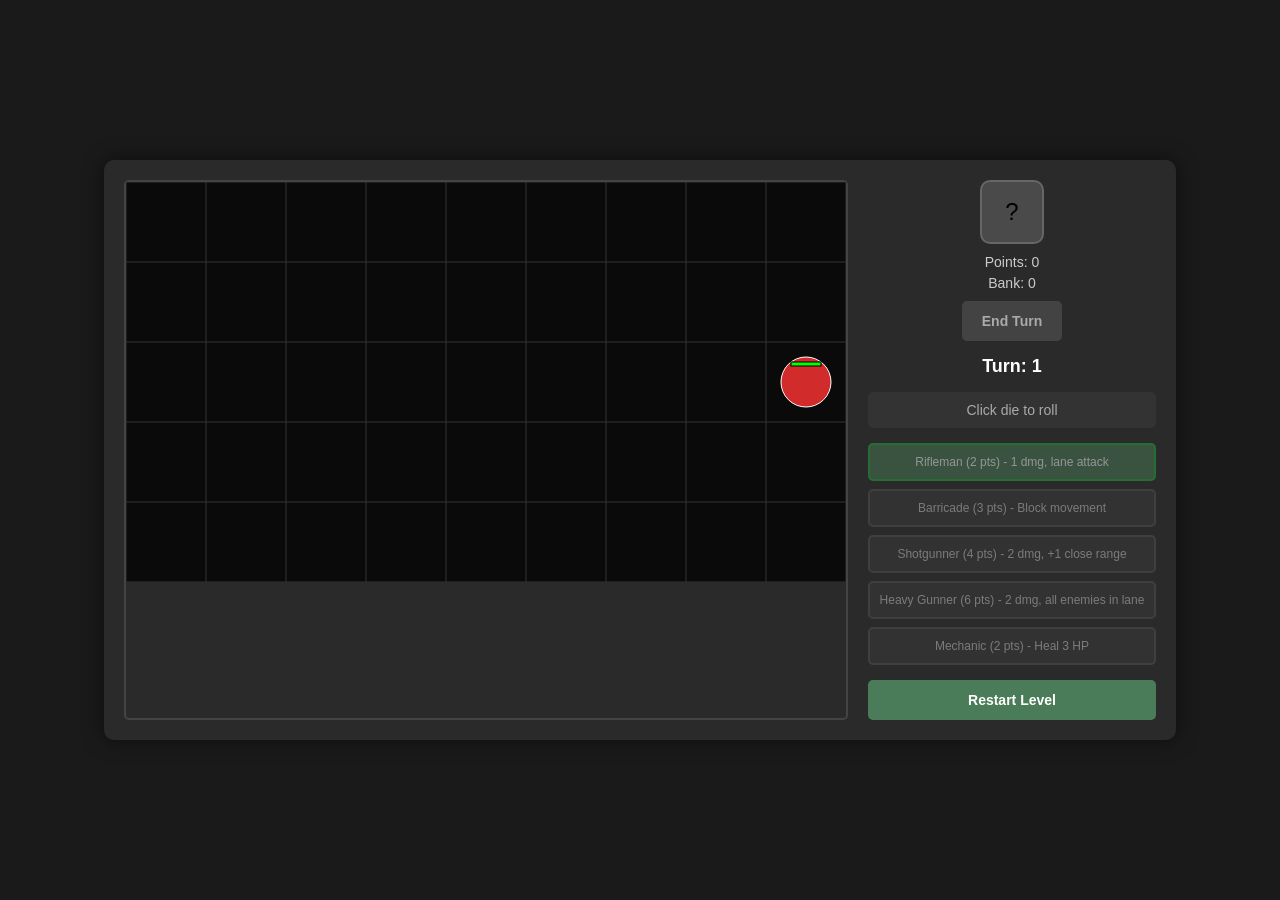
==== index.html @ d1a6e54a "Fix critical mobile issues: defender visibility, combat, and grid placement - Fix defender shapes no" ====
<!DOCTYPE html>
<html lang="en">
<head>
  <meta charset="UTF-8" />
  <meta name="viewport" content="width=device-width, initial-scale=1.0, maximum-scale=5.0, user-scalable=yes" />
  <title>Dice Defense - Level 1</title>
  <style>
    body {
      margin: 0;
      padding: 0;
      font-family: Arial, sans-serif;
      background: #1a1a1a;
      display: flex;
      justify-content: center;
      align-items: center;
      min-height: 100vh;
      overflow-x: auto;
    }

    .game-container {
      display: flex;
      gap: 20px;
      background: #2a2a2a;
      padding: 20px;
      border-radius: 10px;
      box-shadow: 0 0 20px rgba(0,0,0,0.5);
      max-width: 100vw;
    }

    .game-board {
      border: 2px solid #444;
      border-radius: 5px;
    }

    #gameCanvas {
      max-width: 100%;
      height: auto;
    }

    .game-ui {
      display: flex;
      flex-direction: column;
      gap: 15px;
      min-width: 250px;
    }

    .dice-section {
      display: flex;
      flex-direction: column;
      align-items: center;
      gap: 10px;
    }

    .dice {
      width: 60px;
      height: 60px;
      background: #4a4a4a;
      border: 2px solid #666;
      border-radius: 10px;
      display: flex;
      align-items: center;
      justify-content: center;
      font-size: 24px;
      cursor: pointer;
      transition: all 0.2s;
      -webkit-tap-highlight-color: transparent;
    }

    .dice:hover, .dice:active {
      background: #5a5a5a;
      transform: scale(1.05);
    }

    .dice.rolling {
      animation: roll 0.1s infinite;
    }

    @keyframes roll {
      0% { transform: rotate(0deg); }
      100% { transform: rotate(360deg); }
    }

    .points-display {
      display: flex;
      flex-direction: column;
      align-items: center;
      gap: 5px;
      font-size: 14px;
      color: #ccc;
    }

    .turn-display {
      text-align: center;
      font-size: 18px;
      font-weight: bold;
      color: #fff;
    }

    .phase-display {
      text-align: center;
      font-size: 14px;
      color: #aaa;
      padding: 10px;
      background: #333;
      border-radius: 5px;
    }

    .defender-selection {
      display: flex;
      flex-direction: column;
      gap: 8px;
    }

    .defender-card {
      padding: 10px;
      background: #3a3a3a;
      border: 2px solid #555;
      border-radius: 5px;
      cursor: pointer;
      transition: all 0.2s;
      font-size: 12px;
      text-align: center;
      color: #ccc;
      -webkit-tap-highlight-color: transparent;
      user-select: none;
    }

    .defender-card:hover, .defender-card:active {
      background: #4a4a4a;
      border-color: #777;
    }

    .defender-card.selected {
      background: #4a7c59;
      border-color: #1fb03d;
      color: #fff;
    }

    .defender-card.disabled {
      opacity: 0.5;
      cursor: not-allowed;
    }

    .action-buttons {
      display: flex;
      flex-direction: column;
      gap: 10px;
    }

    .btn {
      padding: 12px 20px;
      background: #4a7c59;
      border: none;
      border-radius: 5px;
      color: white;
      font-size: 14px;
      font-weight: bold;
      cursor: pointer;
      transition: all 0.2s;
      -webkit-tap-highlight-color: transparent;
    }

    .btn:hover, .btn:active {
      background: #3a6c49;
    }

    .btn:disabled {
      background: #555;
      cursor: not-allowed;
      opacity: 0.6;
    }

    .overlay {
      position: fixed;
      top: 0;
      left: 0;
      width: 100%;
      height: 100%;
      background: rgba(0, 0, 0, 0.8);
      display: flex;
      justify-content: center;
      align-items: center;
      z-index: 1000;
    }

    .overlay.hidden {
      display: none;
    }

    .overlay-content {
      background: #2a2a2a;
      padding: 30px;
      border-radius: 10px;
      text-align: center;
      color: white;
      max-width: 90vw;
      margin: 20px;
    }

    .overlay h2 {
      margin: 0 0 15px 0;
      font-size: 28px;
    }

    .overlay p {
      margin: 0 0 10px 0;
      font-size: 16px;
      color: #ccc;
    }

    .overlay.victory h2 {
      color: #4a7c59;
    }

    .overlay.defeated h2 {
      color: #d22b2b;
    }

    /* Mobile Responsive Styles */
    @media (max-width: 768px) {
      body {
        padding: 10px;
      }

      .game-container {
        flex-direction: column;
        gap: 15px;
        padding: 15px;
      }

      .game-ui {
        min-width: auto;
        width: 100%;
      }

      .dice-section {
        flex-direction: row;
        justify-content: space-around;
        align-items: center;
      }

      .dice {
        width: 50px;
        height: 50px;
        font-size: 20px;
      }

      .points-display {
        font-size: 12px;
      }

      .turn-display {
        font-size: 16px;
      }

      .phase-display {
        font-size: 12px;
        padding: 8px;
      }

      .defender-card {
        font-size: 11px;
        padding: 8px;
      }

      .btn {
        font-size: 13px;
        padding: 10px 16px;
      }

      .overlay-content {
        padding: 20px;
        margin: 10px;
      }

      .overlay h2 {
        font-size: 24px;
      }

      .overlay p {
        font-size: 14px;
      }
    }

    @media (max-width: 480px) {
      .game-container {
        padding: 10px;
        gap: 10px;
      }

      .dice {
        width: 45px;
        height: 45px;
        font-size: 18px;
      }

      .points-display {
        font-size: 11px;
      }

      .turn-display {
        font-size: 14px;
      }

      .phase-display {
        font-size: 11px;
        padding: 6px;
      }

      .defender-card {
        font-size: 10px;
        padding: 6px;
      }

      .btn {
        font-size: 12px;
        padding: 8px 12px;
      }

      .overlay-content {
        padding: 15px;
      }

      .overlay h2 {
        font-size: 20px;
      }

      .overlay p {
        font-size: 12px;
      }
    }

    /* Landscape orientation enforcement */
    .orientation-warning {
      position: fixed;
      top: 0;
      left: 0;
      width: 100%;
      height: 100%;
      background: #1a1a1a;
      display: none;
      justify-content: center;
      align-items: center;
      z-index: 2000;
      flex-direction: column;
      color: white;
      text-align: center;
      padding: 20px;
    }

    .orientation-warning.show {
      display: flex;
    }

    .orientation-warning h2 {
      font-size: 24px;
      margin-bottom: 20px;
      color: #4a7c59;
    }

    .orientation-warning p {
      font-size: 16px;
      margin-bottom: 10px;
      color: #ccc;
    }

    .orientation-warning .rotate-icon {
      font-size: 48px;
      margin-bottom: 20px;
      animation: rotate 2s infinite linear;
    }

    @keyframes rotate {
      from { transform: rotate(0deg); }
      to { transform: rotate(90deg); }
    }

    /* Force landscape on mobile */
    @media screen and (max-height: 500px) and (orientation: portrait) {
      .orientation-warning {
        display: flex !important;
      }
      
      .game-container {
        display: none !important;
      }
    }

    /* Optimize for landscape mobile */
    @media screen and (max-width: 1024px) and (orientation: landscape) {
      body {
        padding: 5px;
      }

      .game-container {
        flex-direction: row;
        gap: 10px;
        padding: 10px;
        max-height: 100vh;
      }

      .game-ui {
        min-width: 200px;
        max-width: 250px;
      }

      .dice-section {
        flex-direction: column;
        align-items: center;
      }

      .dice {
        width: 40px;
        height: 40px;
        font-size: 16px;
      }

      .points-display {
        font-size: 10px;
      }

      .turn-display {
        font-size: 12px;
      }

      .phase-display {
        font-size: 10px;
        padding: 5px;
      }

      .defender-card {
        font-size: 9px;
        padding: 5px;
      }

      .btn {
        font-size: 10px;
        padding: 6px 10px;
      }

      #gameCanvas {
        max-height: 80vh;
        width: auto;
      }
    }
  </style>
</head>
<body>
  <div class="game-container">
    <div class="game-board">
      <canvas id="gameCanvas" width="720" height="400"></canvas>
    </div>
    
    <div class="game-ui">
      <div class="dice-section">
        <div class="dice" id="dice">?</div>
        <div class="points-display">
          <span>Points: <span id="points">0</span></span>
          <span>Bank: <span id="bank">0</span></span>
        </div>
        <button class="btn" id="endTurnBtn" disabled>End Turn</button>
      </div>
      
      <div class="turn-display">
        Turn: <span id="turn">1</span>
      </div>
      
      <div class="phase-display" id="phase">
        Click die to roll
      </div>
      
      <div class="defender-selection">
        <div class="defender-card" data-type="rifleman" data-cost="2">
          Rifleman (2 pts) - 1 dmg, lane attack
        </div>
        <div class="defender-card" data-type="barricade" data-cost="3">
          Barricade (3 pts) - Block movement
        </div>
        <div class="defender-card" data-type="shotgunner" data-cost="4">
          Shotgunner (4 pts) - 2 dmg, +1 close range
        </div>
        <div class="defender-card" data-type="heavyGunner" data-cost="6">
          Heavy Gunner (6 pts) - 2 dmg, all enemies in lane
        </div>
        <div class="defender-card" data-type="mechanic" data-cost="2">
          Mechanic (2 pts) - Heal 3 HP
        </div>
      </div>
      
      <div class="action-buttons">
        <button class="btn" id="restartBtn">Restart Level</button>
      </div>
    </div>
  </div>

  <!-- Game Over Overlay -->
  <div class="overlay hidden" id="gameOverlay">
    <div class="overlay-content">
      <h2 id="overlayTitle">Defeated</h2>
      <p id="overlayMessage">The line did not hold.</p>
      <p id="overlayStats">Reached Turn 1</p>
      <button class="btn" id="overlayBtn">Try Again</button>
    </div>
  </div>

  <script>
    // ==================== GAME CONSTANTS ====================
    const GRID_WIDTH = 720;
    const GRID_HEIGHT = 400;
    const CELL_SIZE = 80;
    const COLS = 9;
    const ROWS = 5;
    
    // Enemy types with stats
    const ENEMY_TYPES = {
      basic: {
        name: "Basic",
        hp: 3,
        damage: 1,
        color: "#d22b2b",
        size: 25
      },
      conehead: {
        name: "Conehead", 
        hp: 5,
        damage: 1,
        color: "#ff6b35",
        size: 28
      },
      buckethead: {
        name: "Buckethead",
        hp: 9,
        damage: 2,
        color: "#888888",
        size: 30
      }
    };
    
    // Defender type with stats
    const DEFENDER_TYPES = {
      rifleman: {
        name: "Rifleman",
        cost: 2,
        hp: 2,
        damage: 1,
        color: "#1fb03d",
        laneAttack: true
      },
      barricade: {
        name: "Barricade",
        cost: 3,
        hp: 6,
        damage: 0,
        color: "#8b4513",
        blocksMovement: true
      },
      shotgunner: {
        name: "Shotgunner",
        cost: 4,
        hp: 3,
        damage: 2,
        color: "#ff6347",
        laneAttack: true,
        closeRangeBonus: true
      },
      heavyGunner: {
        name: "Heavy Gunner",
        cost: 6,
        hp: 5,
        damage: 2,
        color: "#4169e1",
        laneAttack: true,
        attacksAllInLane: true
      },
      mechanic: {
        name: "Mechanic",
        cost: 2,
        hp: 5,
        damage: 0,
        color: "#ffd700",
        healAmount: 3
      }
    };
    
    // Wave script - exact spawn schedule
    const WAVE_SCRIPT = [
      { turn: 1,  enemies: ["basic"] },
      { turn: 3,  enemies: ["basic"] },
      { turn: 5,  enemies: ["basic"] },
      { turn: 6,  enemies: ["basic"] },
      { turn: 8,  enemies: ["basic", "basic"] },
      { turn: 10, enemies: ["basic", "basic", "conehead"] },
      { turn: 12, enemies: ["conehead", "conehead", "basic", "basic"] },
      { turn: 14, enemies: ["buckethead", "basic"] },
      { turn: 16, enemies: ["buckethead", "conehead"] }
    ];
    
    const DICE_FACES = ['⚀', '⚁', '⚂', '⚃', '⚄', '⚅'];
    
    // ==================== GAME STATE ====================
    let state = {
      turn: 1,
      phase: 'waiting', // 'waiting', 'rolling', 'placing', 'enemy'
      currentRoll: 0,
      bankedPoints: 0,
      availablePoints: 0,
      diceRolled: false,
      selectedDefender: 'rifleman',
      enemies: [],
      defenders: [],
      damageNumbers: [],
      gameOver: false,
      victory: false,
      enemiesSpawned: 0,
      enemiesDefeated: 0,
      totalEnemiesInWave: 0,
      placementIndicator: null // For mobile touch placement feedback
    };
    
    // ==================== DOM PARTS ====================
    const canvas = document.getElementById('gameCanvas');
    const ctx = canvas.getContext('2d');
    const dice = document.getElementById('dice');
    const pointsDisplay = document.getElementById('points');
    const bankDisplay = document.getElementById('bank');
    const turnDisplay = document.getElementById('turn');
    const phaseDisplay = document.getElementById('phase');
    const endTurnBtn = document.getElementById('endTurnBtn');
    const restartBtn = document.getElementById('restartBtn');
    const overlay = document.getElementById('gameOverlay');
    const overlayTitle = document.getElementById('overlayTitle');
    const overlayMessage = document.getElementById('overlayMessage');
    const overlayStats = document.getElementById('overlayStats');
    const overlayBtn = document.getElementById('overlayBtn');
    
    // ==================== UTILITY FUNCTIONS ====================
    function getCellCenter(row, col) {
      return {
        x: col * CELL_SIZE + CELL_SIZE / 2,
        y: row * CELL_SIZE + CELL_SIZE / 2
      };
    }
    
    function getRowGroundY(row) {
      return row * CELL_SIZE + CELL_SIZE / 2;
    }
    
    function getRandomLane() {
      return Math.floor(Math.random() * ROWS);
    }
    
    function rollDice() {
      return Math.floor(Math.random() * 6) + 1;
    }
    
    function getTotalEnemiesInWave() {
      return WAVE_SCRIPT.reduce((total, entry) => total + entry.enemies.length, 0);
    }
    
    // ==================== SPAWN SYSTEM ====================
    function spawnEnemy(enemyType, lane) {
      const typeConfig = ENEMY_TYPES[enemyType];
      const enemy = {
        type: enemyType,
        row: lane,
        x: (COLS - 1) * CELL_SIZE + CELL_SIZE / 2, // Rightmost column center (col 8)
        y: getRowGroundY(lane),
        hp: typeConfig.hp,
        maxHp: typeConfig.hp,
        damage: typeConfig.damage,
        color: typeConfig.color,
        size: typeConfig.size,
        flashTimer: 0
      };
      
      state.enemies.push(enemy);
      state.enemiesSpawned++;
      console.log(`Spawned ${enemyType} at lane ${lane}, position ${enemy.x}, y: ${enemy.y}`);
      console.log('Total enemies:', state.enemies.length);
    }
    
    function checkAndSpawnEnemies() {
      console.log(`Checking spawns for turn ${state.turn}`);
      const currentTurnSpawn = WAVE_SCRIPT.find(entry => entry.turn === state.turn);
      console.log('Found spawn entry:', currentTurnSpawn);
      
      if (currentTurnSpawn) {
        const availableLanes = [0, 1, 2, 3, 4];
        
        for (const enemyType of currentTurnSpawn.enemies) {
          let lane;
          if (availableLanes.length > 0) {
            const laneIndex = Math.floor(Math.random() * availableLanes.length);
            lane = availableLanes.splice(laneIndex, 1)[0];
          } else {
            lane = getRandomLane(); // Allow stacking if no lanes left
          }
          
          spawnEnemy(enemyType, lane);
        }
      } else {
        console.log('No spawn entry for this turn');
      }
    }
    
    // ==================== COMBAT SYSTEM ====================
    function addDamageNumber(x, y, damage, color = '#ff0000') {
      state.damageNumbers.push({
        x,
        y,
        damage,
        color,
        timer: 1.0,
        velocity: -30
      });
    }
    
    function resolveCombat() {
      console.log('=== RESOLVING COMBAT ===');
      console.log(`Enemies: ${state.enemies.length}, Defenders: ${state.defenders.length}`);
      console.log('Enemy details:', state.enemies.map(e => ({type: e.type, hp: e.hp, x: e.x, row: e.row})));
      console.log('Defender details:', state.defenders.map(d => ({type: d.type, hp: d.hp, x: d.x, row: d.row})));
      
      // Step 1: Process each lane separately
      for (let lane = 0; lane < ROWS; lane++) {
        const enemiesInLane = state.enemies.filter(e => e.hp > 0 && e.row === lane);
        const defendersInLane = state.defenders.filter(d => d.hp > 0 && d.row === lane);
        
        if (enemiesInLane.length === 0 || defendersInLane.length === 0) continue;
        
        console.log(`Lane ${lane}: ${enemiesInLane.length} enemies, ${defendersInLane.length} defenders`);
        
        // Sort enemies by position (rightmost first)
        enemiesInLane.sort((a, b) => b.x - a.x);
        // Sort defenders by position (leftmost first)
        defendersInLane.sort((a, b) => a.x - b.x);
        
        // Check for blocking - find the leftmost alive defender
        let blockingDefender = null;
        for (const defender of defendersInLane) {
          if (defender.hp > 0) {
            blockingDefender = defender;
            break; // Leftmost alive defender
          }
        }
        
        // Find the first (rightmost) enemy in this lane for single-target defenders
        let primaryTarget = null;
        for (const enemy of enemiesInLane) {
          if (enemy.hp <= 0) continue;
          
          // Check if enemy is blocked by any defender
          if (blockingDefender && enemy.x > blockingDefender.x) {
            console.log(`${enemy.type} blocked by ${blockingDefender.type}, cannot be targeted`);
            continue;
          }
          
          primaryTarget = enemy;
          break; // First valid enemy found
        }
        
        // Process single-target defenders (Rifleman, Shotgunner)
        if (primaryTarget) {
          for (const defender of defendersInLane) {
            if (defender.hp <= 0) continue;
            
            const defenderType = DEFENDER_TYPES[defender.type];
            if (!defenderType.laneAttack) continue;
            
            // Skip Heavy Gunner (handled separately)
            if (defenderType.attacksAllInLane) continue;
            
            let damage = defenderType.damage;
            
            // Shotgunner close range bonus
            if (defenderType.closeRangeBonus) {
              const distance = Math.abs(primaryTarget.x - defender.x);
              if (distance <= CELL_SIZE) { // Same or adjacent tile
                damage += 1;
                console.log(`Shotgunner close range bonus: +1 damage`);
              }
            }
            
            // Apply damage to primary target
            const oldHp = primaryTarget.hp;
            primaryTarget.hp -= damage;
            primaryTarget.flashTimer = 0.2;
            addDamageNumber(primaryTarget.x, primaryTarget.y - 20, damage, '#00ff00');
            console.log(`${defenderType.name} deals ${damage} damage to ${primaryTarget.type}, HP: ${oldHp} -> ${primaryTarget.hp}`);
          }
        }
        
        // Process enemy attacks and blocking
        for (const enemy of enemiesInLane) {
          if (enemy.hp <= 0) continue;
          
          // Check if enemy is blocked by any defender (only if on same tile or right adjacent)
          const enemyCurrentCol = Math.floor(enemy.x / CELL_SIZE);
          const defenderCol = Math.floor(blockingDefender.x / CELL_SIZE);
          
          if (blockingDefender && 
              blockingDefender.hp > 0 && 
              ((enemyCurrentCol === defenderCol) || (enemyCurrentCol === defenderCol + 1))) {
            console.log(`${enemy.type} blocked by ${blockingDefender.type} at x=${blockingDefender.x}`);
            
            // Enemy ONLY attacks the blocking defender, cannot attack other defenders
            const enemyType = ENEMY_TYPES[enemy.type];
            blockingDefender.hp -= enemyType.damage;
            blockingDefender.flashTimer = 0.2;
            addDamageNumber(blockingDefender.x, blockingDefender.y - 20, enemyType.damage, '#ff0000');
            console.log(`${blockingDefender.type} takes ${enemyType.damage} damage, now has ${blockingDefender.hp} HP`);
            continue; // Enemy is fully blocked, skip all other combat including same-tile attacks
          }
          
          // Enemy is not blocked, can counter-attack defenders on same tile
          for (const defender of defendersInLane) {
            if (defender.hp <= 0) continue;
            
            if (defender.col === enemyCurrentCol) {
              const enemyType = ENEMY_TYPES[enemy.type];
              defender.hp -= enemyType.damage;
              defender.flashTimer = 0.2;
              addDamageNumber(defender.x, defender.y - 20, enemyType.damage, '#ff0000');
              console.log(`${enemy.type} counter-attacks ${defender.type}, now has ${defender.hp} HP`);
            }
          }
        }
        
        // Heavy Gunner special attack - hits all enemies in lane
        for (const defender of defendersInLane) {
          if (defender.hp <= 0) continue;
          
          const defenderType = DEFENDER_TYPES[defender.type];
          if (defenderType.attacksAllInLane) {
            console.log(`${defenderType.name} attacks all enemies in lane ${lane}`);
            for (const enemy of enemiesInLane) {
              if (enemy.hp <= 0) continue;
              
              enemy.hp -= defenderType.damage;
              enemy.flashTimer = 0.2;
              addDamageNumber(enemy.x, enemy.y - 20, defenderType.damage, '#00ffff');
              console.log(`Heavy Gunner deals ${defenderType.damage} damage to ${enemy.type}, now has ${enemy.hp} HP`);
            }
          }
        }
      }
      
      // Step 5: Mechanics (healing adjacent defenders)
      for (const defender of state.defenders) {
        if (defender.hp <= 0) continue;
        
        const defenderType = DEFENDER_TYPES[defender.type];
        if (defenderType.healAmount) {
          for (const otherDefender of state.defenders) {
            if (otherDefender.hp <= 0 || otherDefender === defender) continue;
            
            const distance = Math.abs(otherDefender.x - defender.x) + Math.abs(otherDefender.row - defender.row);
            if (distance <= CELL_SIZE) { // Adjacent
              const maxHP = DEFENDER_TYPES[otherDefender.type].hp;
              const healAmount = Math.min(defenderType.healAmount, maxHP - otherDefender.hp);
              if (healAmount > 0) {
                otherDefender.hp += healAmount;
                addDamageNumber(otherDefender.x, otherDefender.y - 20, healAmount, '#00ffff');
                console.log(`Mechanic heals ${otherDefender.type} for ${healAmount} HP`);
              }
            }
          }
        }
      }
      
      // Remove dead units
      const initialEnemyCount = state.enemies.length;
      const initialDefenderCount = state.defenders.length;
      state.enemies = state.enemies.filter(e => e.hp > 0);
      state.defenders = state.defenders.filter(d => d.hp > 0);
      const enemiesRemoved = initialEnemyCount - state.enemies.length;
      const defendersRemoved = initialDefenderCount - state.defenders.length;
      state.enemiesDefeated += enemiesRemoved;
      
      console.log(`Combat complete. Enemies: ${initialEnemyCount} -> ${state.enemies.length} (${enemiesRemoved} removed)`);
      console.log(`Defenders: ${initialDefenderCount} -> ${state.defenders.length} (${defendersRemoved} removed)`);
      console.log('Enemy details after combat:', state.enemies.map(e => ({type: e.type, hp: e.hp, x: e.x, row: e.row})));
      console.log('Defender details after combat:', state.defenders.map(d => ({type: d.type, hp: d.hp, x: d.x, row: d.row})));
    }
    
    // ==================== TURN MANAGEMENT ====================
    function startTurn() {
      console.log(`Starting turn ${state.turn}`);
      state.phase = 'waiting';
      state.diceRolled = false;
      state.availablePoints = 0;
      updateUI();
      
      // Spawn enemies for this turn
      console.log('Checking for enemy spawns...');
      checkAndSpawnEnemies();
      console.log(`After spawn check: ${state.enemies.length} enemies on board`);
    }
    
    function rollDiceAnimation() {
      state.phase = 'rolling';
      dice.classList.add('rolling');
      
      let rollCount = 0;
      const rollInterval = setInterval(() => {
        dice.textContent = DICE_FACES[Math.floor(Math.random() * 6)];
        rollCount++;
        
        if (rollCount >= 10) {
          clearInterval(rollInterval);
          dice.classList.remove('rolling');
          state.currentRoll = rollDice();
          dice.textContent = DICE_FACES[state.currentRoll - 1];
          state.diceRolled = true;
          
          // Only rolled points go to current points, banked points stay separate
          state.availablePoints = state.currentRoll;
          
          state.phase = 'placing';
          updateUI();
        }
      }, 100);
    }
    
    function endTurn() {
      if (state.phase !== 'placing') return;
      
      // Bank only the unspent points (capped at 10)
      state.bankedPoints = Math.min(10, state.bankedPoints + state.availablePoints);
      state.availablePoints = 0;
      
      // Start enemy phase
      state.phase = 'enemy';
      updateUI();
      
      setTimeout(() => {
        executeEnemyPhase();
      }, 500);
    }
    
    function executeEnemyPhase() {
      console.log('=== ENEMY PHASE START ===');
      console.log(`Enemies before movement: ${state.enemies.length}`);
      console.log(`Defenders: ${state.defenders.length}`);
      console.log('Enemy details before movement:', state.enemies.map(e => ({type: e.type, hp: e.hp, x: e.x, row: e.row})));
      console.log('Defender details before movement:', state.defenders.map(d => ({type: d.type, hp: d.hp, x: d.x, row: d.row})));
      
      // Process each lane for movement
      for (let lane = 0; lane < ROWS; lane++) {
        const enemiesInLane = state.enemies.filter(e => e.hp > 0 && e.row === lane);
        const defendersInLane = state.defenders.filter(d => d.hp > 0 && d.row === lane);
        
        if (enemiesInLane.length === 0) continue;
        
        // Find the leftmost alive defender in this lane that blocks movement
        let blockingPosition = null;
        let blockingDefender = null;
        for (const defender of defendersInLane) {
          if (defender.hp > 0) {
            blockingPosition = defender.x;
            blockingDefender = defender;
            break; // Leftmost alive defender
          }
        }
        
        // Move enemies in this lane
        for (const enemy of enemiesInLane) {
          if (enemy.hp <= 0) continue;
          
          const oldX = enemy.x;
          const newX = enemy.x - CELL_SIZE;
          
          // Check if movement is blocked by any defender (only if moving onto defender's tile or from right adjacent)
          const enemyCol = Math.floor(enemy.x / CELL_SIZE);
          const defenderCol = Math.floor(blockingPosition / CELL_SIZE);
          const newCol = Math.floor(newX / CELL_SIZE);
          
          // Block only if enemy is on defender's tile or right adjacent, and would move onto defender's tile
          if (blockingPosition !== null && 
              ((enemyCol === defenderCol) || (enemyCol === defenderCol + 1)) && 
              (newCol <= defenderCol)) {
            console.log(`${enemy.type} movement blocked by ${blockingDefender.type} at x=${blockingPosition}`);
            continue; // Don't move
          }
          
          enemy.x = newX;
          console.log(`${enemy.type} moved from x=${oldX} to x=${enemy.x} (row ${enemy.row})`);
          
          // Check if enemy reached left edge
          if (enemy.x < 0) {
            console.log('Enemy reached left edge - DEFEAT');
            showDefeat();
            return;
          }
        }
      }
      
      console.log('About to resolve combat...');
      // Resolve combat
      resolveCombat();
      
      // Check win condition
      if (state.enemiesSpawned >= getTotalEnemiesInWave() && state.enemies.length === 0) {
        showVictory();
        return;
      }
      
      // Next turn
      state.turn++;
      startTurn();
    }
    
    // ==================== DEFENDER PLACEMENT ====================
    function placeDefender(x, y) {
      if (state.phase !== 'placing' || state.gameOver) return;
      
      const col = Math.floor(x / CELL_SIZE);
      const row = Math.floor(y / CELL_SIZE);
      
      if (col < 0 || col >= COLS || row < 0 || row >= ROWS) return;
      
      // Check if position is occupied
      const occupied = state.defenders.some(d => d.col === col && d.row === row);
      if (occupied) return;
      
      const defenderType = DEFENDER_TYPES[state.selectedDefender];
      const totalPoints = state.availablePoints + state.bankedPoints;
      if (totalPoints < defenderType.cost) return;
      
      const center = getCellCenter(row, col);
      const defender = {
        type: state.selectedDefender,
        row,
        col,
        x: center.x,
        y: center.y,
        hp: defenderType.hp,
        maxHp: defenderType.hp,
        flashTimer: 0
      };
      
      state.defenders.push(defender);
      
      // Deduct from available points first, then from banked points
      if (state.availablePoints >= defenderType.cost) {
        state.availablePoints -= defenderType.cost;
      } else {
        const remainingNeeded = defenderType.cost - state.availablePoints;
        state.availablePoints = 0;
        state.bankedPoints -= remainingNeeded;
      }
      
      updateUI();
    }
    
    // ==================== RENDERING ====================
    function drawGrid() {
      ctx.strokeStyle = '#333';
      ctx.lineWidth = 1;
      
      for (let i = 0; i <= COLS; i++) {
        ctx.beginPath();
        ctx.moveTo(i * CELL_SIZE, 0);
        ctx.lineTo(i * CELL_SIZE, GRID_HEIGHT);
        ctx.stroke();
      }
      
      for (let i = 0; i <= ROWS; i++) {
        ctx.beginPath();
        ctx.moveTo(0, i * CELL_SIZE);
        ctx.lineTo(GRID_WIDTH, i * CELL_SIZE);
        ctx.stroke();
      }
    }
    
    function drawHpBar(x, y, currentHp, maxHp, width = 30, height = 4) {
      const barY = y - 20;
      const hpPercentage = currentHp / maxHp;
      
      // Background
      ctx.fillStyle = '#333';
      ctx.fillRect(x - width/2, barY, width, height);
      
      // HP bar
      if (hpPercentage > 0.6) {
        ctx.fillStyle = '#00ff00';
      } else if (hpPercentage > 0.3) {
        ctx.fillStyle = '#ffff00';
      } else {
        ctx.fillStyle = '#ff0000';
      }
      ctx.fillRect(x - width/2, barY, width * hpPercentage, height);
      
      // Border
      ctx.strokeStyle = '#000';
      ctx.lineWidth = 1;
      ctx.strokeRect(x - width/2, barY, width, height);
    }
    
    function render() {
      // Clear canvas
      ctx.fillStyle = '#0a0a0a';
      ctx.fillRect(0, 0, GRID_WIDTH, GRID_HEIGHT);
      
      // Draw grid
      drawGrid();
      
      // Draw defenders
      for (const defender of state.defenders) {
        if (defender.hp <= 0) continue;
        
        const defenderType = DEFENDER_TYPES[defender.type];
        
        // Flash effect
        if (defender.flashTimer > 0) {
          ctx.fillStyle = '#ffffff';
          ctx.globalAlpha = defender.flashTimer * 5;
          ctx.fillRect(
            defender.x - CELL_SIZE/2,
            defender.y - CELL_SIZE/2,
            CELL_SIZE,
            CELL_SIZE
          );
          ctx.globalAlpha = 1;
        }
        
        // Draw defender
        ctx.fillStyle = defender.flashTimer > 0 ? '#ffffff' : defenderType.color;
        
        // Always make defenders visible with consistent sizing
        const defenderSize = defenderType.size;
        
        ctx.beginPath();
        ctx.arc(defender.x, defender.y, defenderSize, 0, Math.PI * 2);
        ctx.fill();
        
        // Always add border for visibility
        ctx.strokeStyle = '#ffffff';
        ctx.lineWidth = 1;
        ctx.stroke();
        
        // Debug: Log defender drawing
        console.log(`Drawing defender ${defender.type} at (${defender.x}, ${defender.y}) with size ${defenderSize}`);
        
        // Draw HP bar
        drawHpBar(defender.x, defender.y, defender.hp, defender.maxHp);
        
        // Update flash timer
        if (defender.flashTimer > 0) {
          defender.flashTimer -= 0.016;
        }
      }
      
      // Draw enemies
      for (const enemy of state.enemies) {
        if (enemy.hp <= 0) continue;
        
        // Flash effect
        if (enemy.flashTimer > 0) {
          ctx.fillStyle = '#ffffff';
          ctx.globalAlpha = enemy.flashTimer * 5;
          ctx.fillRect(
            enemy.x - CELL_SIZE/2,
            enemy.y - CELL_SIZE/2,
            CELL_SIZE,
            CELL_SIZE
          );
          ctx.globalAlpha = 1;
        }
        
        // Draw enemy
        ctx.fillStyle = enemy.flashTimer > 0 ? '#ffffff' : enemy.color;
        
        // Always make enemies visible with consistent sizing
        const enemySize = enemy.size;
        
        ctx.beginPath();
        ctx.arc(enemy.x, enemy.y, enemySize, 0, Math.PI * 2);
        ctx.fill();
        
        // Always add border for visibility
        ctx.strokeStyle = '#ffffff';
        ctx.lineWidth = 1;
        ctx.stroke();
        
        // Debug: Log enemy drawing
        console.log(`Drawing enemy ${enemy.type} at (${enemy.x}, ${enemy.y}) with size ${enemySize}`);
        
        // Draw HP bar
        drawHpBar(enemy.x, enemy.y, enemy.hp, enemy.maxHp);
        
        // Update flash timer
        if (enemy.flashTimer > 0) {
          enemy.flashTimer -= 0.016;
        }
      }
      
      // Draw damage numbers
      for (let i = state.damageNumbers.length - 1; i >= 0; i--) {
        const damageNum = state.damageNumbers[i];
        
        ctx.fillStyle = damageNum.color;
        ctx.font = "bold 16px Arial";
        ctx.textAlign = "center";
        ctx.fillText(`-${damageNum.damage}`, damageNum.x, damageNum.y);
        
        // Update position and timer
        damageNum.y += damageNum.velocity * 0.016;
        damageNum.velocity += 50 * 0.016; // Gravity
        damageNum.timer -= 0.016;
        
        if (damageNum.timer <= 0) {
          state.damageNumbers.splice(i, 1);
        }
      }
      
      // Draw placement indicator for mobile touch feedback
      if (state.placementIndicator && state.phase === 'placing') {
        const center = getCellCenter(state.placementIndicator.row, state.placementIndicator.col);
        const defenderType = DEFENDER_TYPES[state.selectedDefender];
        
        // Check if position is occupied
        const occupied = state.defenders.some(d => d.col === state.placementIndicator.col && d.row === state.placementIndicator.row);
        const totalPoints = state.availablePoints + state.bankedPoints;
        const canAfford = totalPoints >= defenderType.cost;
        
        // Draw semi-transparent preview
        ctx.globalAlpha = state.placementIndicator.timer;
        
        if (occupied) {
          ctx.fillStyle = '#ff0000'; // Red for occupied
        } else if (!canAfford) {
          ctx.fillStyle = '#ff6600'; // Orange for can't afford
        } else {
          ctx.fillStyle = defenderType.color; // Normal color
        }
        
        // Use consistent size for placement indicator
        const indicatorSize = defenderType.size;
        
        ctx.beginPath();
        ctx.arc(center.x, center.y, indicatorSize, 0, Math.PI * 2);
        ctx.fill();
        
        // Debug: Log placement indicator
        console.log(`Drawing placement indicator at (${center.x}, ${center.y}) with size ${indicatorSize}`);
        
        // Draw border
        ctx.strokeStyle = '#ffffff';
        ctx.lineWidth = 2;
        ctx.stroke();
        
        ctx.globalAlpha = 1;
        
        // Update timer
        state.placementIndicator.timer -= 0.016;
        if (state.placementIndicator.timer <= 0) {
          state.placementIndicator = null;
        }
      }
    }
    
    // ==================== UI MANAGEMENT ====================
    function updateUI() {
      pointsDisplay.textContent = state.availablePoints;
      bankDisplay.textContent = state.bankedPoints;
      turnDisplay.textContent = state.turn;
      
      // Update phase display
      switch(state.phase) {
        case 'waiting':
          phaseDisplay.textContent = 'Click die to roll';
          break;
        case 'rolling':
          phaseDisplay.textContent = 'Rolling...';
          break;
        case 'placing':
          phaseDisplay.textContent = 'Place defenders';
          break;
        case 'enemy':
          phaseDisplay.textContent = 'Enemy phase';
          break;
      }
      
      // Update end turn button
      endTurnBtn.disabled = state.phase !== 'placing';
      
      // Update defender cards
      document.querySelectorAll('.defender-card').forEach(card => {
        const cost = parseInt(card.dataset.cost);
        const totalPoints = state.availablePoints + state.bankedPoints;
        const canAfford = totalPoints >= cost && state.phase === 'placing';
        
        card.classList.toggle('disabled', !canAfford);
        card.classList.toggle('selected', card.dataset.type === state.selectedDefender);
      });
    }
    
    // ==================== GAME OVER ====================
    function showVictory() {
      state.gameOver = true;
      state.victory = true;
      
      overlayTitle.textContent = 'Victory';
      overlayMessage.textContent = 'The line held.';
      overlayStats.textContent = `Completed in ${state.turn} turns • ${state.enemiesDefeated} enemies defeated`;
      overlay.className = 'overlay victory';
      overlay.classList.remove('hidden');
    }
    
    function showDefeat() {
      state.gameOver = true;
      state.victory = false;
      
      overlayTitle.textContent = 'Defeated';
      overlayMessage.textContent = 'The line did not hold.';
      overlayStats.textContent = `Reached Turn ${state.turn}`;
      overlay.className = 'overlay defeated';
      overlay.classList.remove('hidden');
    }
    
    // ==================== INITIALIZATION ====================
    function initLevel() {
      // Reset state
      state = {
        turn: 1,
        phase: 'waiting',
        currentRoll: 0,
        bankedPoints: 0,
        availablePoints: 0,
        diceRolled: false,
        selectedDefender: 'rifleman',
        enemies: [],
        defenders: [],
        damageNumbers: [],
        gameOver: false,
        victory: false,
        enemiesSpawned: 0,
        enemiesDefeated: 0,
        totalEnemiesInWave: getTotalEnemiesInWave(),
        placementIndicator: null
      };
      
      // Hide overlay
      overlay.classList.add('hidden');
      
      // Restart game loop and start first turn
      restartGameLoop();
      startTurn();
    }
    
    // ==================== EVENT LISTENERS ====================
    dice.addEventListener('click', () => {
      if (state.phase === 'waiting' && !state.diceRolled) {
        rollDiceAnimation();
      }
    });

    // Touch controls for dice
    dice.addEventListener('touchstart', (e) => {
      e.preventDefault();
      if (state.phase === 'waiting' && !state.diceRolled) {
        rollDiceAnimation();
      }
    });
    
    endTurnBtn.addEventListener('click', endTurn);
    
    // Touch controls for end turn button
    endTurnBtn.addEventListener('touchstart', (e) => {
      e.preventDefault();
      endTurn();
    });
    
    restartBtn.addEventListener('click', initLevel);
    
    // Touch controls for restart button
    restartBtn.addEventListener('touchstart', (e) => {
      e.preventDefault();
      initLevel();
    });
    
    overlayBtn.addEventListener('click', initLevel);
    
    // Touch controls for overlay button
    overlayBtn.addEventListener('touchstart', (e) => {
      e.preventDefault();
      initLevel();
    });
    
    canvas.addEventListener('click', (e) => {
      const rect = canvas.getBoundingClientRect();
      const x = e.clientX - rect.left;
      const y = e.clientY - rect.top;
      placeDefender(x, y);
    });

    // Touch controls for mobile devices
    canvas.addEventListener('touchstart', (e) => {
      e.preventDefault(); // Prevent scrolling
      const rect = canvas.getBoundingClientRect();
      const touch = e.touches[0];
      
      // Get raw touch coordinates relative to canvas
      const rawX = touch.clientX - rect.left;
      const rawY = touch.clientY - rect.top;
      
      // Calculate grid position directly
      const col = Math.floor(rawX / (rect.width / COLS));
      const row = Math.floor(rawY / (rect.height / ROWS));
      
      console.log(`Touch: raw(${rawX}, ${rawY}) -> grid(${col}, ${row})`);
      console.log(`Canvas rect: ${rect.width}x${rect.height}, Cell size: ${rect.width / COLS}x${rect.height / ROWS}`);
      
      // Show placement indicator
      if (col >= 0 && col < COLS && row >= 0 && row < ROWS) {
        state.placementIndicator = { row, col, timer: 0.5 };
        
        // Convert to canvas coordinates for placement
        const canvasX = col * CELL_SIZE + CELL_SIZE / 2;
        const canvasY = row * CELL_SIZE + CELL_SIZE / 2;
        
        placeDefender(canvasX, canvasY);
      }
    });

    // Touch move for continuous feedback
    canvas.addEventListener('touchmove', (e) => {
      e.preventDefault();
      if (state.phase !== 'placing') return;
      
      const rect = canvas.getBoundingClientRect();
      const touch = e.touches[0];
      
      // Get raw touch coordinates relative to canvas
      const rawX = touch.clientX - rect.left;
      const rawY = touch.clientY - rect.top;
      
      // Calculate grid position directly
      const col = Math.floor(rawX / (rect.width / COLS));
      const row = Math.floor(rawY / (rect.height / ROWS));
      
      if (col >= 0 && col < COLS && row >= 0 && row < ROWS) {
        state.placementIndicator = { row, col, timer: 0.3 };
      }
    });
    
    document.querySelectorAll('.defender-card').forEach(card => {
      card.addEventListener('click', () => {
        const cost = parseInt(card.dataset.cost);
        const totalPoints = state.availablePoints + state.bankedPoints;
        if (totalPoints >= cost && state.phase === 'placing') {
          state.selectedDefender = card.dataset.type;
          updateUI();
        }
      });

      // Touch controls for defender cards
      card.addEventListener('touchstart', (e) => {
        e.preventDefault();
        const cost = parseInt(card.dataset.cost);
        const totalPoints = state.availablePoints + state.bankedPoints;
        if (totalPoints >= cost && state.phase === 'placing') {
          state.selectedDefender = card.dataset.type;
          updateUI();
        }
      });
    });
    
    // ==================== MOBILE CANVAS SCALING ====================
    let canvasScale = 1; // Global scale factor for coordinate conversion
    
    function scaleCanvasForMobile() {
      const canvas = document.getElementById('gameCanvas');
      const container = canvas.parentElement;
      const containerWidth = container.clientWidth;
      
      // Calculate scale to fit container while maintaining aspect ratio
      const maxWidth = containerWidth;
      const scale = Math.min(maxWidth / 720, 1); // Don't scale up beyond original size
      
      canvasScale = scale; // Store scale for coordinate conversion
      
      if (scale < 1) {
        canvas.style.width = (720 * scale) + 'px';
        canvas.style.height = (400 * scale) + 'px';
      }
    }

    // Handle window resize for mobile
    window.addEventListener('resize', () => {
      scaleCanvasForMobile();
    });

    // ==================== GAME LOOP ====================
    let gameLoopId = null;
    
    function gameLoop() {
      render();
      if (!state.gameOver) {
        gameLoopId = requestAnimationFrame(gameLoop);
      }
    }
    
    function restartGameLoop() {
      if (gameLoopId) {
        cancelAnimationFrame(gameLoopId);
      }
      gameLoopId = null;
      scaleCanvasForMobile(); // Scale canvas on restart
      gameLoop();
    }
    
    // Start the game
    console.log('Starting Level 1...');
    initLevel();
    console.log('Level initialized, scaling canvas for mobile...');
    scaleCanvasForMobile();
    console.log('Level initialized, starting game loop...');
    gameLoop();
  </script>
</div>

  <!-- Orientation Warning for Mobile -->
  <div class="orientation-warning" id="orientationWarning">
    <div class="rotate-icon">📱</div>
    <h2>Please Rotate Your Device</h2>
    <p>This game is best played in landscape mode</p>
    <p>Rotate your device to continue playing</p>
  </div>

  <script>
    // Orientation detection and handling
    function checkOrientation() {
      const warning = document.getElementById('orientationWarning');
      const isPortrait = window.innerHeight > window.innerWidth;
      const isMobile = window.innerWidth <= 1024;
      
      if (isPortrait && isMobile) {
        warning.classList.add('show');
      } else {
        warning.classList.remove('show');
      }
    }

    // Check orientation on load and resize
    window.addEventListener('load', checkOrientation);
    window.addEventListener('resize', checkOrientation);
    window.addEventListener('orientationchange', () => {
      setTimeout(checkOrientation, 100); // Small delay for orientation change
    });

    // Initial check
    checkOrientation();
  </script>
</body>
</html>
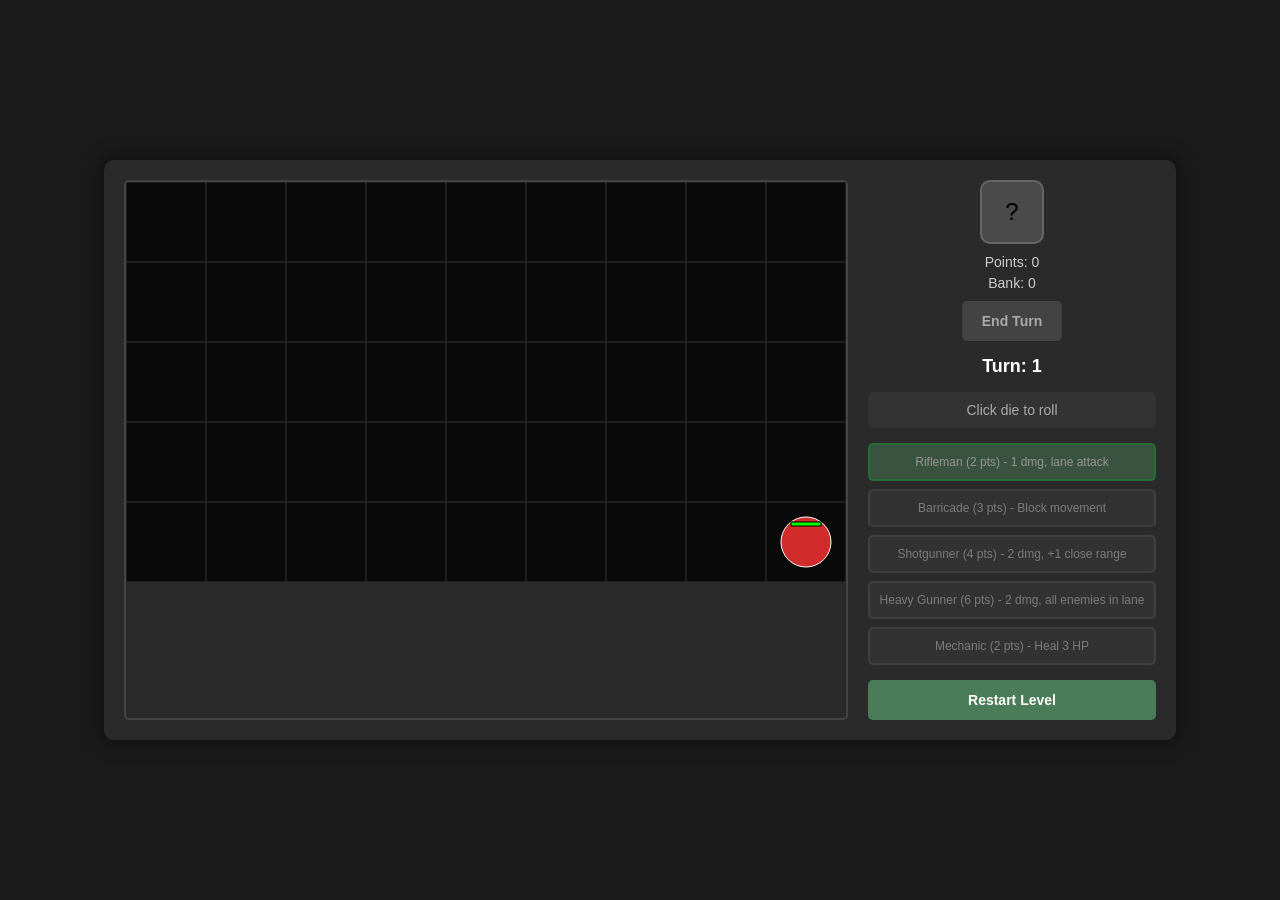
==== commit 3b582aa4: "Fix critical defender rendering issue - add missing size property - Add missing size property to all" ====
--- a/index.html
+++ b/index.html
@@ -544,6 +544,7 @@
         hp: 2,
         damage: 1,
         color: "#1fb03d",
+        size: 20,
         laneAttack: true
       },
       barricade: {
@@ -552,6 +553,7 @@
         hp: 6,
         damage: 0,
         color: "#8b4513",
+        size: 25,
         blocksMovement: true
       },
       shotgunner: {
@@ -560,6 +562,7 @@
         hp: 3,
         damage: 2,
         color: "#ff6347",
+        size: 22,
         laneAttack: true,
         closeRangeBonus: true
       },
@@ -569,6 +572,7 @@
         hp: 5,
         damage: 2,
         color: "#4169e1",
+        size: 24,
         laneAttack: true,
         attacksAllInLane: true
       },
@@ -578,6 +582,7 @@
         hp: 5,
         damage: 0,
         color: "#ffd700",
+        size: 18,
         healAmount: 3
       }
     };
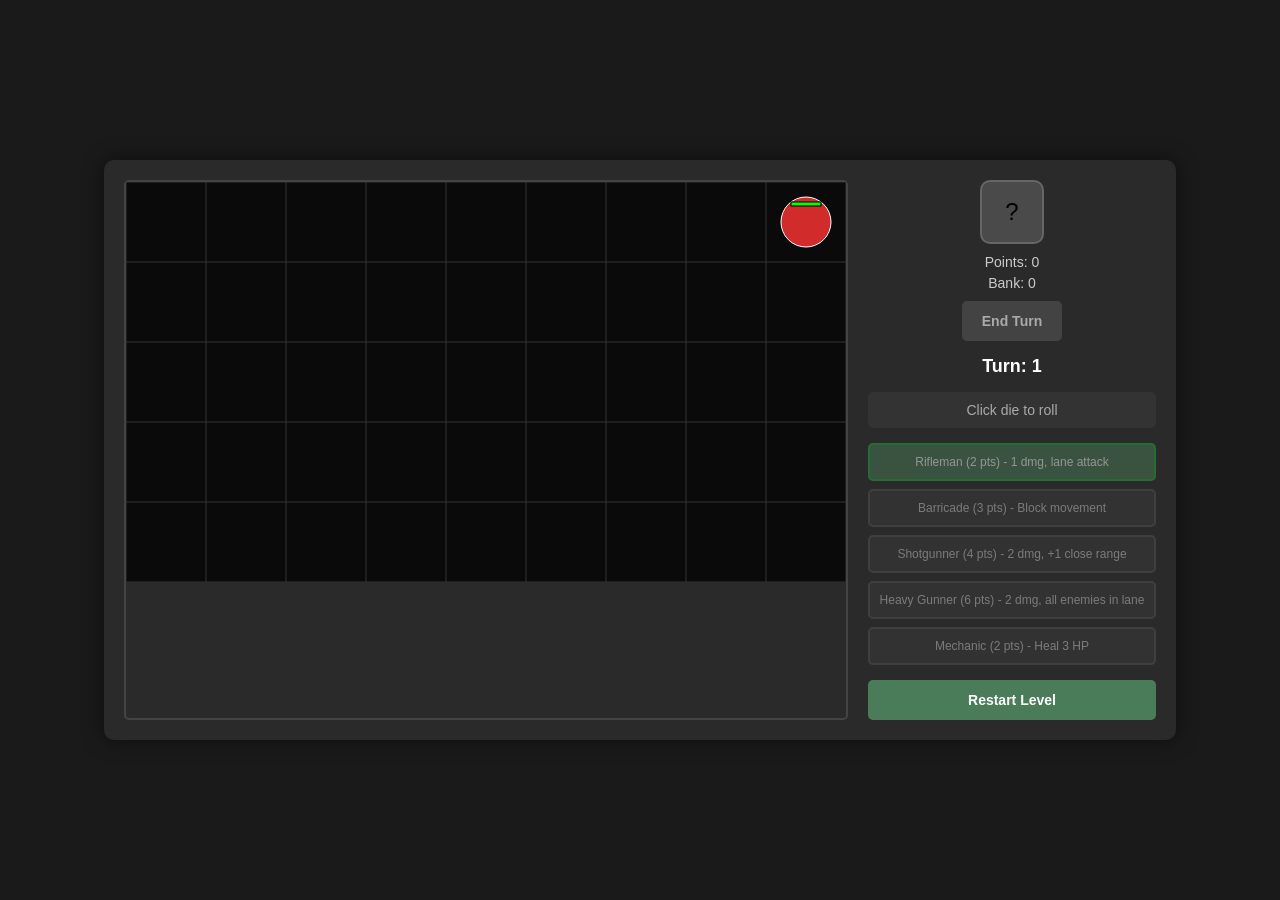
==== commit b502c223: "Fix riflemen and shotgunner targeting logic - Fix targeting logic to only block shooting when barric" ====
--- a/index.html
+++ b/index.html
@@ -754,10 +754,13 @@
         for (const enemy of enemiesInLane) {
           if (enemy.hp <= 0) continue;
           
-          // Check if enemy is blocked by any defender
+          // Check if enemy is blocked by a barricade-type defender
           if (blockingDefender && enemy.x > blockingDefender.x) {
-            console.log(`${enemy.type} blocked by ${blockingDefender.type}, cannot be targeted`);
-            continue;
+            const blockerType = DEFENDER_TYPES[blockingDefender.type];
+            if (blockerType && blockerType.blocksMovement) {
+              console.log(`${enemy.type} blocked by ${blockingDefender.type}, cannot be targeted`);
+              continue;
+            }
           }
           
           primaryTarget = enemy;
@@ -765,11 +768,17 @@
         }
         
         // Process single-target defenders (Rifleman, Shotgunner)
+        console.log(`Lane ${lane}: Primary target found: ${primaryTarget ? primaryTarget.type : 'none'}`);
+        console.log(`Lane ${lane}: Enemies in lane: ${enemiesInLane.map(e => `${e.type}(hp:${e.hp}, x:${e.x})`).join(', ')}`);
+        console.log(`Lane ${lane}: Blocking defender: ${blockingDefender ? `${blockingDefender.type}(x:${blockingDefender.x})` : 'none'}`);
+        
         if (primaryTarget) {
           for (const defender of defendersInLane) {
             if (defender.hp <= 0) continue;
             
             const defenderType = DEFENDER_TYPES[defender.type];
+            console.log(`Processing defender ${defender.type} with laneAttack: ${defenderType.laneAttack}, attacksAllInLane: ${defenderType.attacksAllInLane}`);
+            
             if (!defenderType.laneAttack) continue;
             
             // Skip Heavy Gunner (handled separately)
@@ -792,6 +801,11 @@
             primaryTarget.flashTimer = 0.2;
             addDamageNumber(primaryTarget.x, primaryTarget.y - 20, damage, '#00ff00');
             console.log(`${defenderType.name} deals ${damage} damage to ${primaryTarget.type}, HP: ${oldHp} -> ${primaryTarget.hp}`);
+            
+            // Extra debugging for riflemen
+            if (defender.type === 'rifleman') {
+              console.log(`Rifleman attack details: position(${defender.x}, ${defender.y}), target(${primaryTarget.x}, ${primaryTarget.y}), damage: ${damage}`);
+            }
           }
         }
         
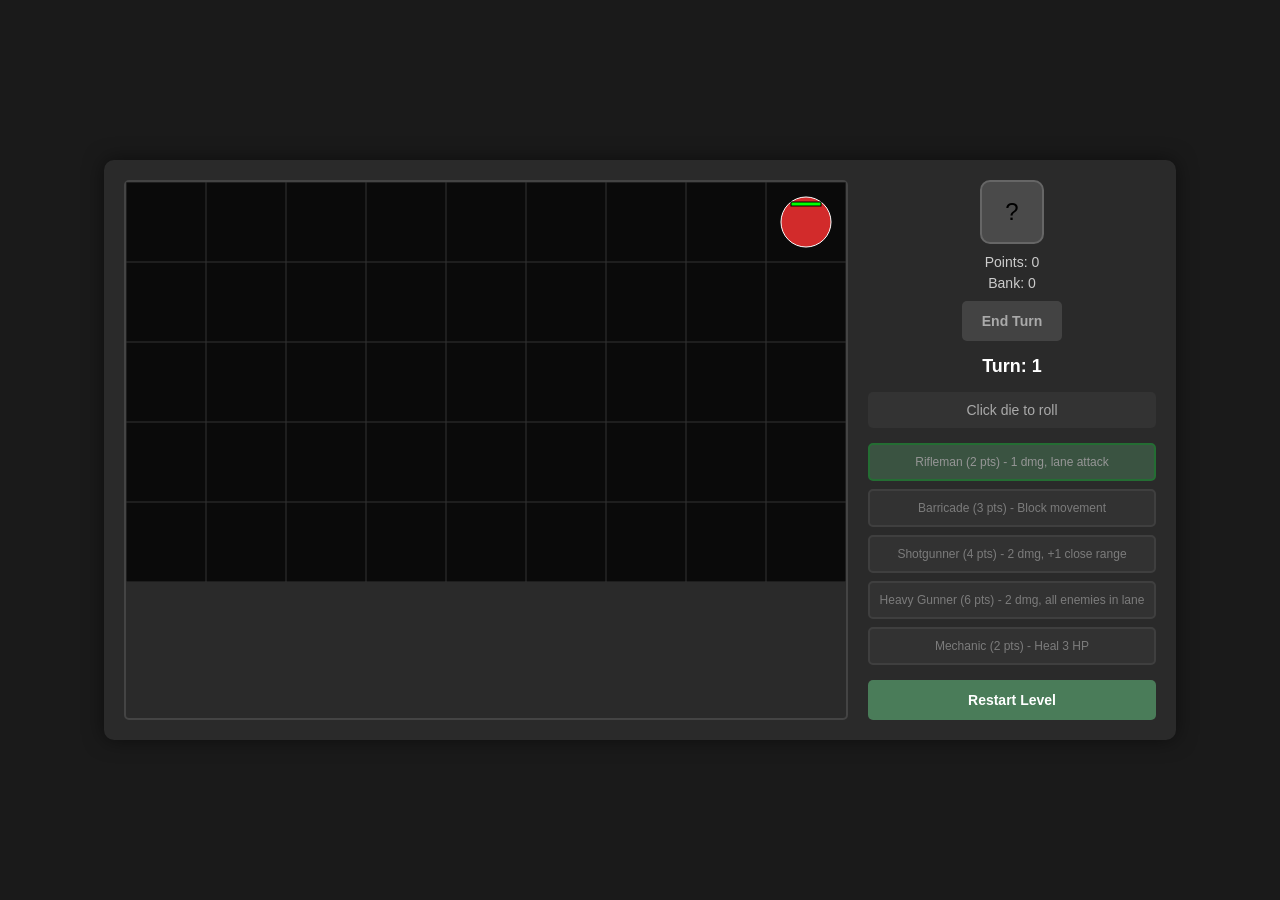
==== commit b4cb921f: "Add comprehensive combat flow debugging - Add debugging to track enemy phase initiation - Add debugg" ====
--- a/index.html
+++ b/index.html
@@ -951,8 +951,11 @@
       // Start enemy phase
       state.phase = 'enemy';
       updateUI();
+      console.log('=== STARTING ENEMY PHASE ===');
+      console.log('About to call executeEnemyPhase in 500ms...');
       
       setTimeout(() => {
+        console.log('=== CALLING EXECUTE ENEMY PHASE ===');
         executeEnemyPhase();
       }, 500);
     }
@@ -963,6 +966,12 @@
       console.log(`Defenders: ${state.defenders.length}`);
       console.log('Enemy details before movement:', state.enemies.map(e => ({type: e.type, hp: e.hp, x: e.x, row: e.row})));
       console.log('Defender details before movement:', state.defenders.map(d => ({type: d.type, hp: d.hp, x: d.x, row: d.row})));
+      
+      // Check if we should even be in combat phase
+      if (state.enemies.length === 0) {
+        console.log('No enemies to process - skipping combat');
+        return;
+      }
       
       // Process each lane for movement
       for (let lane = 0; lane < ROWS; lane++) {
@@ -1015,6 +1024,7 @@
       }
       
       console.log('About to resolve combat...');
+      console.log('=== CALLING RESOLVE COMBAT ===');
       // Resolve combat
       resolveCombat();
       
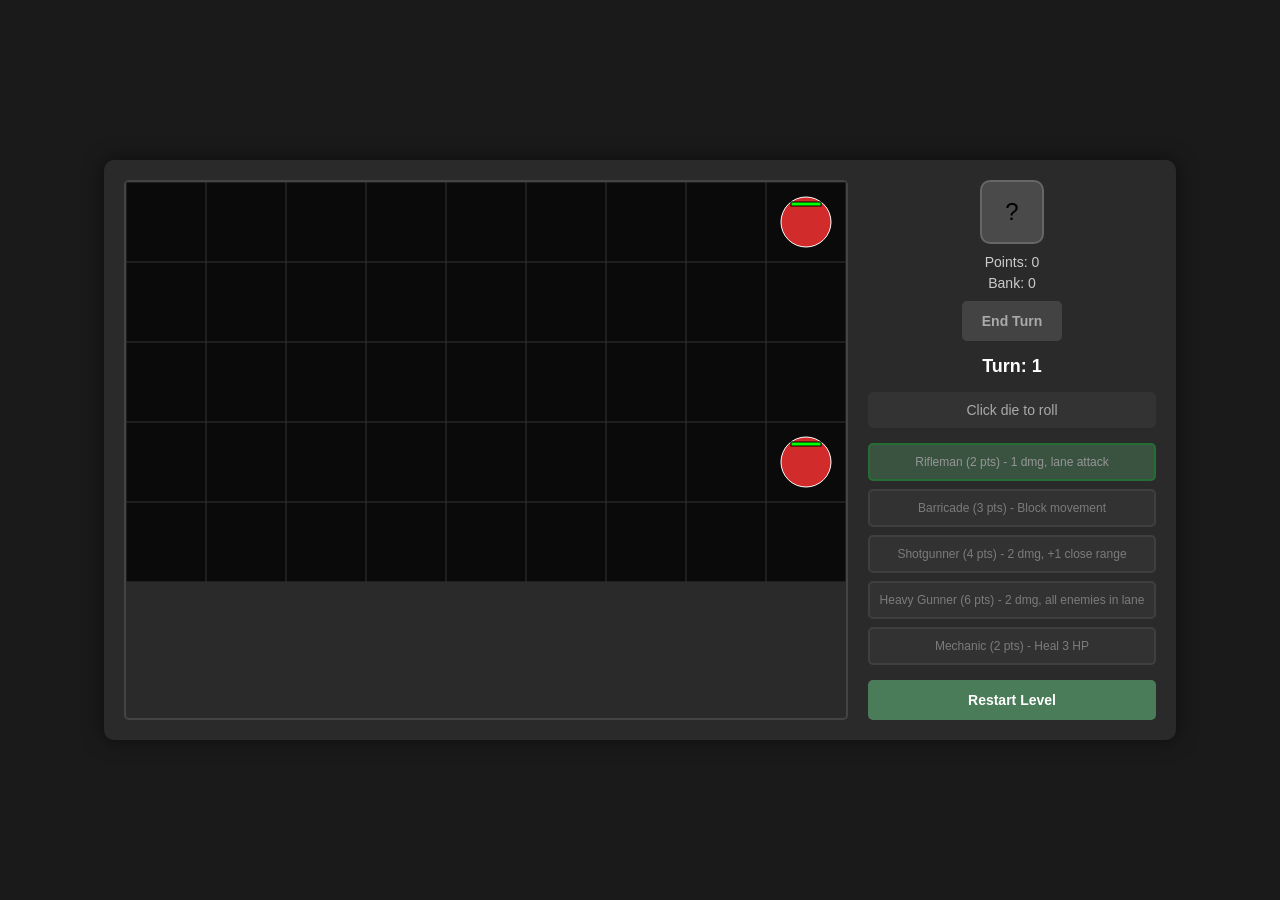
==== commit c360554b: "Increase game difficulty - stronger enemies and more waves - Increase HP of all enemy types by 1 (Ba" ====
--- a/index.html
+++ b/index.html
@@ -515,21 +515,21 @@
     const ENEMY_TYPES = {
       basic: {
         name: "Basic",
-        hp: 3,
+        hp: 4,
         damage: 1,
         color: "#d22b2b",
         size: 25
       },
       conehead: {
         name: "Conehead", 
-        hp: 5,
+        hp: 6,
         damage: 1,
         color: "#ff6b35",
         size: 28
       },
       buckethead: {
         name: "Buckethead",
-        hp: 9,
+        hp: 10,
         damage: 2,
         color: "#888888",
         size: 30
@@ -589,15 +589,15 @@
     
     // Wave script - exact spawn schedule
     const WAVE_SCRIPT = [
-      { turn: 1,  enemies: ["basic"] },
-      { turn: 3,  enemies: ["basic"] },
-      { turn: 5,  enemies: ["basic"] },
-      { turn: 6,  enemies: ["basic"] },
-      { turn: 8,  enemies: ["basic", "basic"] },
-      { turn: 10, enemies: ["basic", "basic", "conehead"] },
-      { turn: 12, enemies: ["conehead", "conehead", "basic", "basic"] },
-      { turn: 14, enemies: ["buckethead", "basic"] },
-      { turn: 16, enemies: ["buckethead", "conehead"] }
+      { turn: 1,  enemies: ["basic", "basic"] },
+      { turn: 3,  enemies: ["basic", "basic"] },
+      { turn: 5,  enemies: ["basic", "basic"] },
+      { turn: 6,  enemies: ["basic", "basic"] },
+      { turn: 8,  enemies: ["basic", "basic", "basic"] },
+      { turn: 10, enemies: ["basic", "basic", "basic", "conehead"] },
+      { turn: 12, enemies: ["conehead", "conehead", "basic", "basic", "basic"] },
+      { turn: 14, enemies: ["buckethead", "basic", "basic"] },
+      { turn: 16, enemies: ["buckethead", "conehead", "basic"] }
     ];
     
     const DICE_FACES = ['⚀', '⚁', '⚂', '⚃', '⚄', '⚅'];
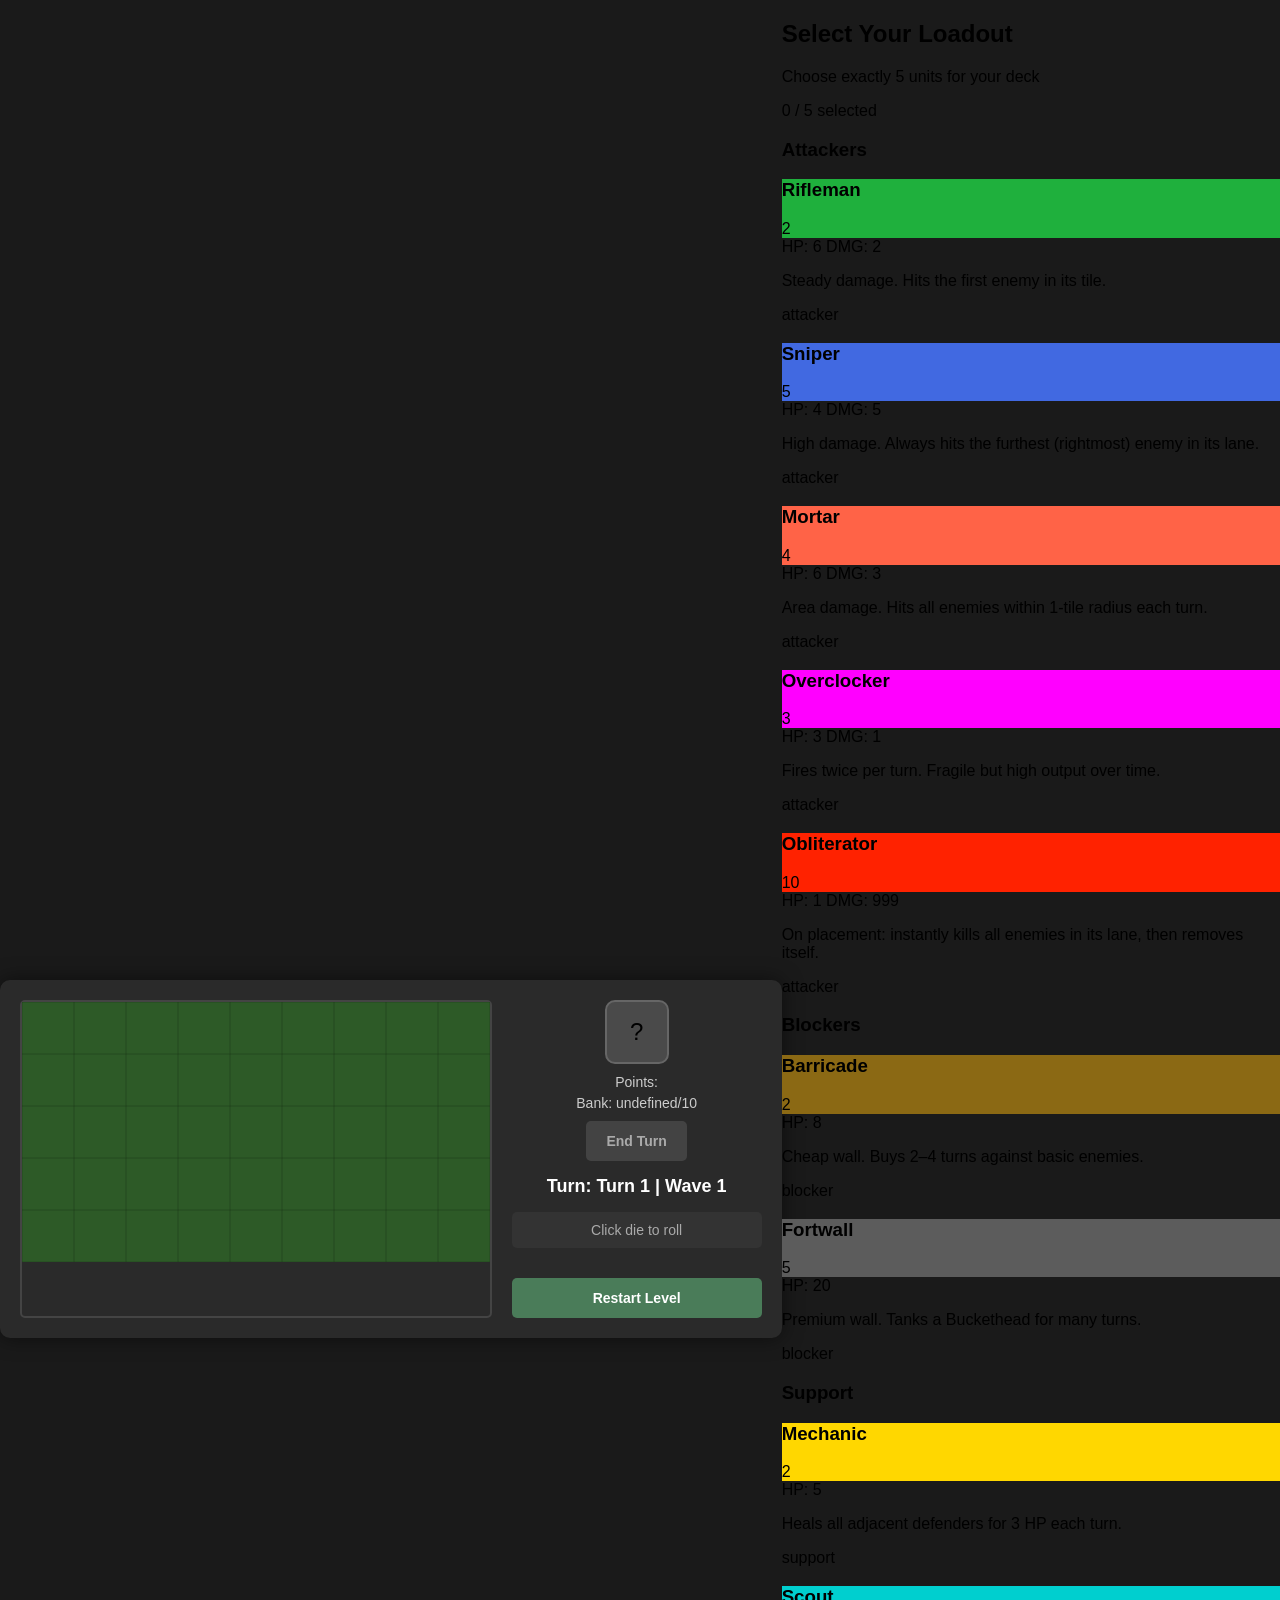
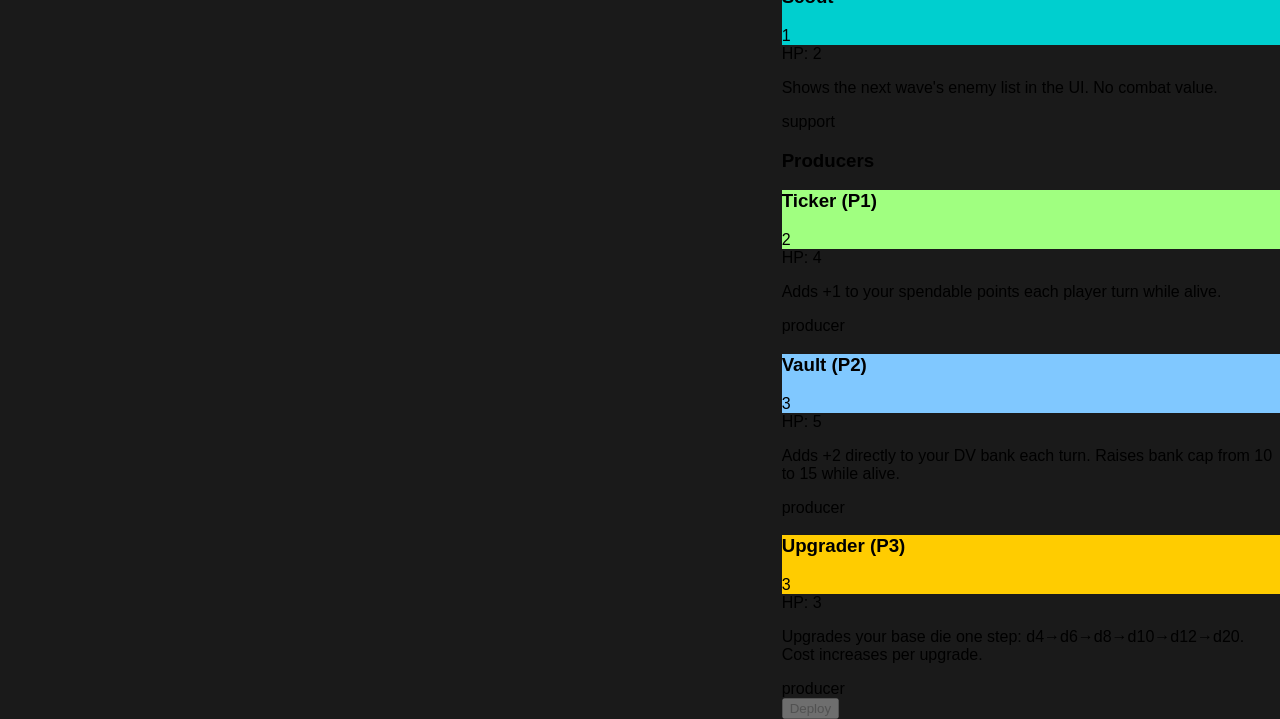
==== commit b4d60665: "Fix critical game issues: loadout screen, unit selection, and enemy movement - Fixed loadout screen " ====
--- a/index.html
+++ b/index.html
@@ -469,22 +469,8 @@
         Click die to roll
       </div>
       
-      <div class="defender-selection">
-        <div class="defender-card" data-type="rifleman" data-cost="2">
-          Rifleman (2 pts) - 1 dmg, lane attack
-        </div>
-        <div class="defender-card" data-type="barricade" data-cost="3">
-          Barricade (3 pts) - Block movement
-        </div>
-        <div class="defender-card" data-type="shotgunner" data-cost="4">
-          Shotgunner (4 pts) - 2 dmg, +1 close range
-        </div>
-        <div class="defender-card" data-type="heavyGunner" data-cost="6">
-          Heavy Gunner (6 pts) - 2 dmg, all enemies in lane
-        </div>
-        <div class="defender-card" data-type="mechanic" data-cost="2">
-          Mechanic (2 pts) - Heal 3 HP
-        </div>
+      <div class="defender-selection" id="defenderSelection">
+        <!-- Defender cards will be populated by JavaScript -->
       </div>
       
       <div class="action-buttons">
@@ -503,1052 +489,7 @@
     </div>
   </div>
 
-  <script>
-    // ==================== GAME CONSTANTS ====================
-    const GRID_WIDTH = 720;
-    const GRID_HEIGHT = 400;
-    const CELL_SIZE = 80;
-    const COLS = 9;
-    const ROWS = 5;
-    
-    // Enemy types with stats
-    const ENEMY_TYPES = {
-      basic: {
-        name: "Basic",
-        hp: 4,
-        damage: 1,
-        color: "#d22b2b",
-        size: 25
-      },
-      conehead: {
-        name: "Conehead", 
-        hp: 6,
-        damage: 1,
-        color: "#ff6b35",
-        size: 28
-      },
-      buckethead: {
-        name: "Buckethead",
-        hp: 10,
-        damage: 2,
-        color: "#888888",
-        size: 30
-      }
-    };
-    
-    // Defender type with stats
-    const DEFENDER_TYPES = {
-      rifleman: {
-        name: "Rifleman",
-        cost: 2,
-        hp: 2,
-        damage: 1,
-        color: "#1fb03d",
-        size: 20,
-        laneAttack: true
-      },
-      barricade: {
-        name: "Barricade",
-        cost: 3,
-        hp: 6,
-        damage: 0,
-        color: "#8b4513",
-        size: 25,
-        blocksMovement: true
-      },
-      shotgunner: {
-        name: "Shotgunner",
-        cost: 4,
-        hp: 3,
-        damage: 2,
-        color: "#ff6347",
-        size: 22,
-        laneAttack: true,
-        closeRangeBonus: true
-      },
-      heavyGunner: {
-        name: "Heavy Gunner",
-        cost: 6,
-        hp: 5,
-        damage: 2,
-        color: "#4169e1",
-        size: 24,
-        laneAttack: true,
-        attacksAllInLane: true
-      },
-      mechanic: {
-        name: "Mechanic",
-        cost: 2,
-        hp: 5,
-        damage: 0,
-        color: "#ffd700",
-        size: 18,
-        healAmount: 3
-      }
-    };
-    
-    // Wave script - exact spawn schedule
-    const WAVE_SCRIPT = [
-      { turn: 1,  enemies: ["basic", "basic"] },
-      { turn: 3,  enemies: ["basic", "basic"] },
-      { turn: 5,  enemies: ["basic", "basic"] },
-      { turn: 6,  enemies: ["basic", "basic"] },
-      { turn: 8,  enemies: ["basic", "basic", "basic"] },
-      { turn: 10, enemies: ["basic", "basic", "basic", "conehead"] },
-      { turn: 12, enemies: ["conehead", "conehead", "basic", "basic", "basic"] },
-      { turn: 14, enemies: ["buckethead", "basic", "basic"] },
-      { turn: 16, enemies: ["buckethead", "conehead", "basic"] }
-    ];
-    
-    const DICE_FACES = ['⚀', '⚁', '⚂', '⚃', '⚄', '⚅'];
-    
-    // ==================== GAME STATE ====================
-    let state = {
-      turn: 1,
-      phase: 'waiting', // 'waiting', 'rolling', 'placing', 'enemy'
-      currentRoll: 0,
-      bankedPoints: 0,
-      availablePoints: 0,
-      diceRolled: false,
-      selectedDefender: 'rifleman',
-      enemies: [],
-      defenders: [],
-      damageNumbers: [],
-      gameOver: false,
-      victory: false,
-      enemiesSpawned: 0,
-      enemiesDefeated: 0,
-      totalEnemiesInWave: 0,
-      placementIndicator: null // For mobile touch placement feedback
-    };
-    
-    // ==================== DOM PARTS ====================
-    const canvas = document.getElementById('gameCanvas');
-    const ctx = canvas.getContext('2d');
-    const dice = document.getElementById('dice');
-    const pointsDisplay = document.getElementById('points');
-    const bankDisplay = document.getElementById('bank');
-    const turnDisplay = document.getElementById('turn');
-    const phaseDisplay = document.getElementById('phase');
-    const endTurnBtn = document.getElementById('endTurnBtn');
-    const restartBtn = document.getElementById('restartBtn');
-    const overlay = document.getElementById('gameOverlay');
-    const overlayTitle = document.getElementById('overlayTitle');
-    const overlayMessage = document.getElementById('overlayMessage');
-    const overlayStats = document.getElementById('overlayStats');
-    const overlayBtn = document.getElementById('overlayBtn');
-    
-    // ==================== UTILITY FUNCTIONS ====================
-    function getCellCenter(row, col) {
-      return {
-        x: col * CELL_SIZE + CELL_SIZE / 2,
-        y: row * CELL_SIZE + CELL_SIZE / 2
-      };
-    }
-    
-    function getRowGroundY(row) {
-      return row * CELL_SIZE + CELL_SIZE / 2;
-    }
-    
-    function getRandomLane() {
-      return Math.floor(Math.random() * ROWS);
-    }
-    
-    function rollDice() {
-      return Math.floor(Math.random() * 6) + 1;
-    }
-    
-    function getTotalEnemiesInWave() {
-      return WAVE_SCRIPT.reduce((total, entry) => total + entry.enemies.length, 0);
-    }
-    
-    // ==================== SPAWN SYSTEM ====================
-    function spawnEnemy(enemyType, lane) {
-      const typeConfig = ENEMY_TYPES[enemyType];
-      const enemy = {
-        type: enemyType,
-        row: lane,
-        x: (COLS - 1) * CELL_SIZE + CELL_SIZE / 2, // Rightmost column center (col 8)
-        y: getRowGroundY(lane),
-        hp: typeConfig.hp,
-        maxHp: typeConfig.hp,
-        damage: typeConfig.damage,
-        color: typeConfig.color,
-        size: typeConfig.size,
-        flashTimer: 0
-      };
-      
-      state.enemies.push(enemy);
-      state.enemiesSpawned++;
-      console.log(`Spawned ${enemyType} at lane ${lane}, position ${enemy.x}, y: ${enemy.y}`);
-      console.log('Total enemies:', state.enemies.length);
-    }
-    
-    function checkAndSpawnEnemies() {
-      console.log(`Checking spawns for turn ${state.turn}`);
-      const currentTurnSpawn = WAVE_SCRIPT.find(entry => entry.turn === state.turn);
-      console.log('Found spawn entry:', currentTurnSpawn);
-      
-      if (currentTurnSpawn) {
-        const availableLanes = [0, 1, 2, 3, 4];
-        
-        for (const enemyType of currentTurnSpawn.enemies) {
-          let lane;
-          if (availableLanes.length > 0) {
-            const laneIndex = Math.floor(Math.random() * availableLanes.length);
-            lane = availableLanes.splice(laneIndex, 1)[0];
-          } else {
-            lane = getRandomLane(); // Allow stacking if no lanes left
-          }
-          
-          spawnEnemy(enemyType, lane);
-        }
-      } else {
-        console.log('No spawn entry for this turn');
-      }
-    }
-    
-    // ==================== COMBAT SYSTEM ====================
-    function addDamageNumber(x, y, damage, color = '#ff0000') {
-      state.damageNumbers.push({
-        x,
-        y,
-        damage,
-        color,
-        timer: 1.0,
-        velocity: -30
-      });
-    }
-    
-    function resolveCombat() {
-      console.log('=== RESOLVING COMBAT ===');
-      console.log(`Enemies: ${state.enemies.length}, Defenders: ${state.defenders.length}`);
-      console.log('Enemy details:', state.enemies.map(e => ({type: e.type, hp: e.hp, x: e.x, row: e.row})));
-      console.log('Defender details:', state.defenders.map(d => ({type: d.type, hp: d.hp, x: d.x, row: d.row})));
-      
-      // Step 1: Process each lane separately
-      for (let lane = 0; lane < ROWS; lane++) {
-        const enemiesInLane = state.enemies.filter(e => e.hp > 0 && e.row === lane);
-        const defendersInLane = state.defenders.filter(d => d.hp > 0 && d.row === lane);
-        
-        if (enemiesInLane.length === 0 || defendersInLane.length === 0) continue;
-        
-        console.log(`Lane ${lane}: ${enemiesInLane.length} enemies, ${defendersInLane.length} defenders`);
-        
-        // Sort enemies by position (rightmost first)
-        enemiesInLane.sort((a, b) => b.x - a.x);
-        // Sort defenders by position (leftmost first)
-        defendersInLane.sort((a, b) => a.x - b.x);
-        
-        // Check for blocking - find the leftmost alive defender
-        let blockingDefender = null;
-        for (const defender of defendersInLane) {
-          if (defender.hp > 0) {
-            blockingDefender = defender;
-            break; // Leftmost alive defender
-          }
-        }
-        
-        // Find the first (rightmost) enemy in this lane for single-target defenders
-        let primaryTarget = null;
-        for (const enemy of enemiesInLane) {
-          if (enemy.hp <= 0) continue;
-          
-          // Check if enemy is blocked by a barricade-type defender
-          if (blockingDefender && enemy.x > blockingDefender.x) {
-            const blockerType = DEFENDER_TYPES[blockingDefender.type];
-            if (blockerType && blockerType.blocksMovement) {
-              console.log(`${enemy.type} blocked by ${blockingDefender.type}, cannot be targeted`);
-              continue;
-            }
-          }
-          
-          primaryTarget = enemy;
-          break; // First valid enemy found
-        }
-        
-        // Process single-target defenders (Rifleman, Shotgunner)
-        console.log(`Lane ${lane}: Primary target found: ${primaryTarget ? primaryTarget.type : 'none'}`);
-        console.log(`Lane ${lane}: Enemies in lane: ${enemiesInLane.map(e => `${e.type}(hp:${e.hp}, x:${e.x})`).join(', ')}`);
-        console.log(`Lane ${lane}: Blocking defender: ${blockingDefender ? `${blockingDefender.type}(x:${blockingDefender.x})` : 'none'}`);
-        
-        if (primaryTarget) {
-          for (const defender of defendersInLane) {
-            if (defender.hp <= 0) continue;
-            
-            const defenderType = DEFENDER_TYPES[defender.type];
-            console.log(`Processing defender ${defender.type} with laneAttack: ${defenderType.laneAttack}, attacksAllInLane: ${defenderType.attacksAllInLane}`);
-            
-            if (!defenderType.laneAttack) continue;
-            
-            // Skip Heavy Gunner (handled separately)
-            if (defenderType.attacksAllInLane) continue;
-            
-            let damage = defenderType.damage;
-            
-            // Shotgunner close range bonus
-            if (defenderType.closeRangeBonus) {
-              const distance = Math.abs(primaryTarget.x - defender.x);
-              if (distance <= CELL_SIZE) { // Same or adjacent tile
-                damage += 1;
-                console.log(`Shotgunner close range bonus: +1 damage`);
-              }
-            }
-            
-            // Apply damage to primary target
-            const oldHp = primaryTarget.hp;
-            primaryTarget.hp -= damage;
-            primaryTarget.flashTimer = 0.2;
-            addDamageNumber(primaryTarget.x, primaryTarget.y - 20, damage, '#00ff00');
-            console.log(`${defenderType.name} deals ${damage} damage to ${primaryTarget.type}, HP: ${oldHp} -> ${primaryTarget.hp}`);
-            
-            // Extra debugging for riflemen
-            if (defender.type === 'rifleman') {
-              console.log(`Rifleman attack details: position(${defender.x}, ${defender.y}), target(${primaryTarget.x}, ${primaryTarget.y}), damage: ${damage}`);
-            }
-          }
-        }
-        
-        // Process enemy attacks and blocking
-        for (const enemy of enemiesInLane) {
-          if (enemy.hp <= 0) continue;
-          
-          // Check if enemy is blocked by any defender (only if on same tile or right adjacent)
-          const enemyCurrentCol = Math.floor(enemy.x / CELL_SIZE);
-          const defenderCol = Math.floor(blockingDefender.x / CELL_SIZE);
-          
-          if (blockingDefender && 
-              blockingDefender.hp > 0 && 
-              ((enemyCurrentCol === defenderCol) || (enemyCurrentCol === defenderCol + 1))) {
-            console.log(`${enemy.type} blocked by ${blockingDefender.type} at x=${blockingDefender.x}`);
-            
-            // Enemy ONLY attacks the blocking defender, cannot attack other defenders
-            const enemyType = ENEMY_TYPES[enemy.type];
-            blockingDefender.hp -= enemyType.damage;
-            blockingDefender.flashTimer = 0.2;
-            addDamageNumber(blockingDefender.x, blockingDefender.y - 20, enemyType.damage, '#ff0000');
-            console.log(`${blockingDefender.type} takes ${enemyType.damage} damage, now has ${blockingDefender.hp} HP`);
-            continue; // Enemy is fully blocked, skip all other combat including same-tile attacks
-          }
-          
-          // Enemy is not blocked, can counter-attack defenders on same tile
-          for (const defender of defendersInLane) {
-            if (defender.hp <= 0) continue;
-            
-            if (defender.col === enemyCurrentCol) {
-              const enemyType = ENEMY_TYPES[enemy.type];
-              defender.hp -= enemyType.damage;
-              defender.flashTimer = 0.2;
-              addDamageNumber(defender.x, defender.y - 20, enemyType.damage, '#ff0000');
-              console.log(`${enemy.type} counter-attacks ${defender.type}, now has ${defender.hp} HP`);
-            }
-          }
-        }
-        
-        // Heavy Gunner special attack - hits all enemies in lane
-        for (const defender of defendersInLane) {
-          if (defender.hp <= 0) continue;
-          
-          const defenderType = DEFENDER_TYPES[defender.type];
-          if (defenderType.attacksAllInLane) {
-            console.log(`${defenderType.name} attacks all enemies in lane ${lane}`);
-            for (const enemy of enemiesInLane) {
-              if (enemy.hp <= 0) continue;
-              
-              enemy.hp -= defenderType.damage;
-              enemy.flashTimer = 0.2;
-              addDamageNumber(enemy.x, enemy.y - 20, defenderType.damage, '#00ffff');
-              console.log(`Heavy Gunner deals ${defenderType.damage} damage to ${enemy.type}, now has ${enemy.hp} HP`);
-            }
-          }
-        }
-      }
-      
-      // Step 5: Mechanics (healing adjacent defenders)
-      for (const defender of state.defenders) {
-        if (defender.hp <= 0) continue;
-        
-        const defenderType = DEFENDER_TYPES[defender.type];
-        if (defenderType.healAmount) {
-          for (const otherDefender of state.defenders) {
-            if (otherDefender.hp <= 0 || otherDefender === defender) continue;
-            
-            const distance = Math.abs(otherDefender.x - defender.x) + Math.abs(otherDefender.row - defender.row);
-            if (distance <= CELL_SIZE) { // Adjacent
-              const maxHP = DEFENDER_TYPES[otherDefender.type].hp;
-              const healAmount = Math.min(defenderType.healAmount, maxHP - otherDefender.hp);
-              if (healAmount > 0) {
-                otherDefender.hp += healAmount;
-                addDamageNumber(otherDefender.x, otherDefender.y - 20, healAmount, '#00ffff');
-                console.log(`Mechanic heals ${otherDefender.type} for ${healAmount} HP`);
-              }
-            }
-          }
-        }
-      }
-      
-      // Remove dead units
-      const initialEnemyCount = state.enemies.length;
-      const initialDefenderCount = state.defenders.length;
-      state.enemies = state.enemies.filter(e => e.hp > 0);
-      state.defenders = state.defenders.filter(d => d.hp > 0);
-      const enemiesRemoved = initialEnemyCount - state.enemies.length;
-      const defendersRemoved = initialDefenderCount - state.defenders.length;
-      state.enemiesDefeated += enemiesRemoved;
-      
-      console.log(`Combat complete. Enemies: ${initialEnemyCount} -> ${state.enemies.length} (${enemiesRemoved} removed)`);
-      console.log(`Defenders: ${initialDefenderCount} -> ${state.defenders.length} (${defendersRemoved} removed)`);
-      console.log('Enemy details after combat:', state.enemies.map(e => ({type: e.type, hp: e.hp, x: e.x, row: e.row})));
-      console.log('Defender details after combat:', state.defenders.map(d => ({type: d.type, hp: d.hp, x: d.x, row: d.row})));
-    }
-    
-    // ==================== TURN MANAGEMENT ====================
-    function startTurn() {
-      console.log(`Starting turn ${state.turn}`);
-      state.phase = 'waiting';
-      state.diceRolled = false;
-      state.availablePoints = 0;
-      updateUI();
-      
-      // Spawn enemies for this turn
-      console.log('Checking for enemy spawns...');
-      checkAndSpawnEnemies();
-      console.log(`After spawn check: ${state.enemies.length} enemies on board`);
-    }
-    
-    function rollDiceAnimation() {
-      state.phase = 'rolling';
-      dice.classList.add('rolling');
-      
-      let rollCount = 0;
-      const rollInterval = setInterval(() => {
-        dice.textContent = DICE_FACES[Math.floor(Math.random() * 6)];
-        rollCount++;
-        
-        if (rollCount >= 10) {
-          clearInterval(rollInterval);
-          dice.classList.remove('rolling');
-          state.currentRoll = rollDice();
-          dice.textContent = DICE_FACES[state.currentRoll - 1];
-          state.diceRolled = true;
-          
-          // Only rolled points go to current points, banked points stay separate
-          state.availablePoints = state.currentRoll;
-          
-          state.phase = 'placing';
-          updateUI();
-        }
-      }, 100);
-    }
-    
-    function endTurn() {
-      if (state.phase !== 'placing') return;
-      
-      // Bank only the unspent points (capped at 10)
-      state.bankedPoints = Math.min(10, state.bankedPoints + state.availablePoints);
-      state.availablePoints = 0;
-      
-      // Start enemy phase
-      state.phase = 'enemy';
-      updateUI();
-      console.log('=== STARTING ENEMY PHASE ===');
-      console.log('About to call executeEnemyPhase in 500ms...');
-      
-      setTimeout(() => {
-        console.log('=== CALLING EXECUTE ENEMY PHASE ===');
-        executeEnemyPhase();
-      }, 500);
-    }
-    
-    function executeEnemyPhase() {
-      console.log('=== ENEMY PHASE START ===');
-      console.log(`Enemies before movement: ${state.enemies.length}`);
-      console.log(`Defenders: ${state.defenders.length}`);
-      console.log('Enemy details before movement:', state.enemies.map(e => ({type: e.type, hp: e.hp, x: e.x, row: e.row})));
-      console.log('Defender details before movement:', state.defenders.map(d => ({type: d.type, hp: d.hp, x: d.x, row: d.row})));
-      
-      // Check if we should even be in combat phase
-      if (state.enemies.length === 0) {
-        console.log('No enemies to process - skipping combat');
-        return;
-      }
-      
-      // Process each lane for movement
-      for (let lane = 0; lane < ROWS; lane++) {
-        const enemiesInLane = state.enemies.filter(e => e.hp > 0 && e.row === lane);
-        const defendersInLane = state.defenders.filter(d => d.hp > 0 && d.row === lane);
-        
-        if (enemiesInLane.length === 0) continue;
-        
-        // Find the leftmost alive defender in this lane that blocks movement
-        let blockingPosition = null;
-        let blockingDefender = null;
-        for (const defender of defendersInLane) {
-          if (defender.hp > 0) {
-            blockingPosition = defender.x;
-            blockingDefender = defender;
-            break; // Leftmost alive defender
-          }
-        }
-        
-        // Move enemies in this lane
-        for (const enemy of enemiesInLane) {
-          if (enemy.hp <= 0) continue;
-          
-          const oldX = enemy.x;
-          const newX = enemy.x - CELL_SIZE;
-          
-          // Check if movement is blocked by any defender (only if moving onto defender's tile or from right adjacent)
-          const enemyCol = Math.floor(enemy.x / CELL_SIZE);
-          const defenderCol = Math.floor(blockingPosition / CELL_SIZE);
-          const newCol = Math.floor(newX / CELL_SIZE);
-          
-          // Block only if enemy is on defender's tile or right adjacent, and would move onto defender's tile
-          if (blockingPosition !== null && 
-              ((enemyCol === defenderCol) || (enemyCol === defenderCol + 1)) && 
-              (newCol <= defenderCol)) {
-            console.log(`${enemy.type} movement blocked by ${blockingDefender.type} at x=${blockingPosition}`);
-            continue; // Don't move
-          }
-          
-          enemy.x = newX;
-          console.log(`${enemy.type} moved from x=${oldX} to x=${enemy.x} (row ${enemy.row})`);
-          
-          // Check if enemy reached left edge
-          if (enemy.x < 0) {
-            console.log('Enemy reached left edge - DEFEAT');
-            showDefeat();
-            return;
-          }
-        }
-      }
-      
-      console.log('About to resolve combat...');
-      console.log('=== CALLING RESOLVE COMBAT ===');
-      // Resolve combat
-      resolveCombat();
-      
-      // Check win condition
-      if (state.enemiesSpawned >= getTotalEnemiesInWave() && state.enemies.length === 0) {
-        showVictory();
-        return;
-      }
-      
-      // Next turn
-      state.turn++;
-      startTurn();
-    }
-    
-    // ==================== DEFENDER PLACEMENT ====================
-    function placeDefender(x, y) {
-      if (state.phase !== 'placing' || state.gameOver) return;
-      
-      const col = Math.floor(x / CELL_SIZE);
-      const row = Math.floor(y / CELL_SIZE);
-      
-      if (col < 0 || col >= COLS || row < 0 || row >= ROWS) return;
-      
-      // Check if position is occupied
-      const occupied = state.defenders.some(d => d.col === col && d.row === row);
-      if (occupied) return;
-      
-      const defenderType = DEFENDER_TYPES[state.selectedDefender];
-      const totalPoints = state.availablePoints + state.bankedPoints;
-      if (totalPoints < defenderType.cost) return;
-      
-      const center = getCellCenter(row, col);
-      const defender = {
-        type: state.selectedDefender,
-        row,
-        col,
-        x: center.x,
-        y: center.y,
-        hp: defenderType.hp,
-        maxHp: defenderType.hp,
-        flashTimer: 0
-      };
-      
-      state.defenders.push(defender);
-      
-      // Deduct from available points first, then from banked points
-      if (state.availablePoints >= defenderType.cost) {
-        state.availablePoints -= defenderType.cost;
-      } else {
-        const remainingNeeded = defenderType.cost - state.availablePoints;
-        state.availablePoints = 0;
-        state.bankedPoints -= remainingNeeded;
-      }
-      
-      updateUI();
-    }
-    
-    // ==================== RENDERING ====================
-    function drawGrid() {
-      ctx.strokeStyle = '#333';
-      ctx.lineWidth = 1;
-      
-      for (let i = 0; i <= COLS; i++) {
-        ctx.beginPath();
-        ctx.moveTo(i * CELL_SIZE, 0);
-        ctx.lineTo(i * CELL_SIZE, GRID_HEIGHT);
-        ctx.stroke();
-      }
-      
-      for (let i = 0; i <= ROWS; i++) {
-        ctx.beginPath();
-        ctx.moveTo(0, i * CELL_SIZE);
-        ctx.lineTo(GRID_WIDTH, i * CELL_SIZE);
-        ctx.stroke();
-      }
-    }
-    
-    function drawHpBar(x, y, currentHp, maxHp, width = 30, height = 4) {
-      const barY = y - 20;
-      const hpPercentage = currentHp / maxHp;
-      
-      // Background
-      ctx.fillStyle = '#333';
-      ctx.fillRect(x - width/2, barY, width, height);
-      
-      // HP bar
-      if (hpPercentage > 0.6) {
-        ctx.fillStyle = '#00ff00';
-      } else if (hpPercentage > 0.3) {
-        ctx.fillStyle = '#ffff00';
-      } else {
-        ctx.fillStyle = '#ff0000';
-      }
-      ctx.fillRect(x - width/2, barY, width * hpPercentage, height);
-      
-      // Border
-      ctx.strokeStyle = '#000';
-      ctx.lineWidth = 1;
-      ctx.strokeRect(x - width/2, barY, width, height);
-    }
-    
-    function render() {
-      // Clear canvas
-      ctx.fillStyle = '#0a0a0a';
-      ctx.fillRect(0, 0, GRID_WIDTH, GRID_HEIGHT);
-      
-      // Draw grid
-      drawGrid();
-      
-      // Draw defenders
-      for (const defender of state.defenders) {
-        if (defender.hp <= 0) continue;
-        
-        const defenderType = DEFENDER_TYPES[defender.type];
-        
-        // Flash effect
-        if (defender.flashTimer > 0) {
-          ctx.fillStyle = '#ffffff';
-          ctx.globalAlpha = defender.flashTimer * 5;
-          ctx.fillRect(
-            defender.x - CELL_SIZE/2,
-            defender.y - CELL_SIZE/2,
-            CELL_SIZE,
-            CELL_SIZE
-          );
-          ctx.globalAlpha = 1;
-        }
-        
-        // Draw defender
-        ctx.fillStyle = defender.flashTimer > 0 ? '#ffffff' : defenderType.color;
-        
-        // Always make defenders visible with consistent sizing
-        const defenderSize = defenderType.size;
-        
-        ctx.beginPath();
-        ctx.arc(defender.x, defender.y, defenderSize, 0, Math.PI * 2);
-        ctx.fill();
-        
-        // Always add border for visibility
-        ctx.strokeStyle = '#ffffff';
-        ctx.lineWidth = 1;
-        ctx.stroke();
-        
-        // Debug: Log defender drawing
-        console.log(`Drawing defender ${defender.type} at (${defender.x}, ${defender.y}) with size ${defenderSize}`);
-        
-        // Draw HP bar
-        drawHpBar(defender.x, defender.y, defender.hp, defender.maxHp);
-        
-        // Update flash timer
-        if (defender.flashTimer > 0) {
-          defender.flashTimer -= 0.016;
-        }
-      }
-      
-      // Draw enemies
-      for (const enemy of state.enemies) {
-        if (enemy.hp <= 0) continue;
-        
-        // Flash effect
-        if (enemy.flashTimer > 0) {
-          ctx.fillStyle = '#ffffff';
-          ctx.globalAlpha = enemy.flashTimer * 5;
-          ctx.fillRect(
-            enemy.x - CELL_SIZE/2,
-            enemy.y - CELL_SIZE/2,
-            CELL_SIZE,
-            CELL_SIZE
-          );
-          ctx.globalAlpha = 1;
-        }
-        
-        // Draw enemy
-        ctx.fillStyle = enemy.flashTimer > 0 ? '#ffffff' : enemy.color;
-        
-        // Always make enemies visible with consistent sizing
-        const enemySize = enemy.size;
-        
-        ctx.beginPath();
-        ctx.arc(enemy.x, enemy.y, enemySize, 0, Math.PI * 2);
-        ctx.fill();
-        
-        // Always add border for visibility
-        ctx.strokeStyle = '#ffffff';
-        ctx.lineWidth = 1;
-        ctx.stroke();
-        
-        // Debug: Log enemy drawing
-        console.log(`Drawing enemy ${enemy.type} at (${enemy.x}, ${enemy.y}) with size ${enemySize}`);
-        
-        // Draw HP bar
-        drawHpBar(enemy.x, enemy.y, enemy.hp, enemy.maxHp);
-        
-        // Update flash timer
-        if (enemy.flashTimer > 0) {
-          enemy.flashTimer -= 0.016;
-        }
-      }
-      
-      // Draw damage numbers
-      for (let i = state.damageNumbers.length - 1; i >= 0; i--) {
-        const damageNum = state.damageNumbers[i];
-        
-        ctx.fillStyle = damageNum.color;
-        ctx.font = "bold 16px Arial";
-        ctx.textAlign = "center";
-        ctx.fillText(`-${damageNum.damage}`, damageNum.x, damageNum.y);
-        
-        // Update position and timer
-        damageNum.y += damageNum.velocity * 0.016;
-        damageNum.velocity += 50 * 0.016; // Gravity
-        damageNum.timer -= 0.016;
-        
-        if (damageNum.timer <= 0) {
-          state.damageNumbers.splice(i, 1);
-        }
-      }
-      
-      // Draw placement indicator for mobile touch feedback
-      if (state.placementIndicator && state.phase === 'placing') {
-        const center = getCellCenter(state.placementIndicator.row, state.placementIndicator.col);
-        const defenderType = DEFENDER_TYPES[state.selectedDefender];
-        
-        // Check if position is occupied
-        const occupied = state.defenders.some(d => d.col === state.placementIndicator.col && d.row === state.placementIndicator.row);
-        const totalPoints = state.availablePoints + state.bankedPoints;
-        const canAfford = totalPoints >= defenderType.cost;
-        
-        // Draw semi-transparent preview
-        ctx.globalAlpha = state.placementIndicator.timer;
-        
-        if (occupied) {
-          ctx.fillStyle = '#ff0000'; // Red for occupied
-        } else if (!canAfford) {
-          ctx.fillStyle = '#ff6600'; // Orange for can't afford
-        } else {
-          ctx.fillStyle = defenderType.color; // Normal color
-        }
-        
-        // Use consistent size for placement indicator
-        const indicatorSize = defenderType.size;
-        
-        ctx.beginPath();
-        ctx.arc(center.x, center.y, indicatorSize, 0, Math.PI * 2);
-        ctx.fill();
-        
-        // Debug: Log placement indicator
-        console.log(`Drawing placement indicator at (${center.x}, ${center.y}) with size ${indicatorSize}`);
-        
-        // Draw border
-        ctx.strokeStyle = '#ffffff';
-        ctx.lineWidth = 2;
-        ctx.stroke();
-        
-        ctx.globalAlpha = 1;
-        
-        // Update timer
-        state.placementIndicator.timer -= 0.016;
-        if (state.placementIndicator.timer <= 0) {
-          state.placementIndicator = null;
-        }
-      }
-    }
-    
-    // ==================== UI MANAGEMENT ====================
-    function updateUI() {
-      pointsDisplay.textContent = state.availablePoints;
-      bankDisplay.textContent = state.bankedPoints;
-      turnDisplay.textContent = state.turn;
-      
-      // Update phase display
-      switch(state.phase) {
-        case 'waiting':
-          phaseDisplay.textContent = 'Click die to roll';
-          break;
-        case 'rolling':
-          phaseDisplay.textContent = 'Rolling...';
-          break;
-        case 'placing':
-          phaseDisplay.textContent = 'Place defenders';
-          break;
-        case 'enemy':
-          phaseDisplay.textContent = 'Enemy phase';
-          break;
-      }
-      
-      // Update end turn button
-      endTurnBtn.disabled = state.phase !== 'placing';
-      
-      // Update defender cards
-      document.querySelectorAll('.defender-card').forEach(card => {
-        const cost = parseInt(card.dataset.cost);
-        const totalPoints = state.availablePoints + state.bankedPoints;
-        const canAfford = totalPoints >= cost && state.phase === 'placing';
-        
-        card.classList.toggle('disabled', !canAfford);
-        card.classList.toggle('selected', card.dataset.type === state.selectedDefender);
-      });
-    }
-    
-    // ==================== GAME OVER ====================
-    function showVictory() {
-      state.gameOver = true;
-      state.victory = true;
-      
-      overlayTitle.textContent = 'Victory';
-      overlayMessage.textContent = 'The line held.';
-      overlayStats.textContent = `Completed in ${state.turn} turns • ${state.enemiesDefeated} enemies defeated`;
-      overlay.className = 'overlay victory';
-      overlay.classList.remove('hidden');
-    }
-    
-    function showDefeat() {
-      state.gameOver = true;
-      state.victory = false;
-      
-      overlayTitle.textContent = 'Defeated';
-      overlayMessage.textContent = 'The line did not hold.';
-      overlayStats.textContent = `Reached Turn ${state.turn}`;
-      overlay.className = 'overlay defeated';
-      overlay.classList.remove('hidden');
-    }
-    
-    // ==================== INITIALIZATION ====================
-    function initLevel() {
-      // Reset state
-      state = {
-        turn: 1,
-        phase: 'waiting',
-        currentRoll: 0,
-        bankedPoints: 0,
-        availablePoints: 0,
-        diceRolled: false,
-        selectedDefender: 'rifleman',
-        enemies: [],
-        defenders: [],
-        damageNumbers: [],
-        gameOver: false,
-        victory: false,
-        enemiesSpawned: 0,
-        enemiesDefeated: 0,
-        totalEnemiesInWave: getTotalEnemiesInWave(),
-        placementIndicator: null
-      };
-      
-      // Hide overlay
-      overlay.classList.add('hidden');
-      
-      // Restart game loop and start first turn
-      restartGameLoop();
-      startTurn();
-    }
-    
-    // ==================== EVENT LISTENERS ====================
-    dice.addEventListener('click', () => {
-      if (state.phase === 'waiting' && !state.diceRolled) {
-        rollDiceAnimation();
-      }
-    });
-
-    // Touch controls for dice
-    dice.addEventListener('touchstart', (e) => {
-      e.preventDefault();
-      if (state.phase === 'waiting' && !state.diceRolled) {
-        rollDiceAnimation();
-      }
-    });
-    
-    endTurnBtn.addEventListener('click', endTurn);
-    
-    // Touch controls for end turn button
-    endTurnBtn.addEventListener('touchstart', (e) => {
-      e.preventDefault();
-      endTurn();
-    });
-    
-    restartBtn.addEventListener('click', initLevel);
-    
-    // Touch controls for restart button
-    restartBtn.addEventListener('touchstart', (e) => {
-      e.preventDefault();
-      initLevel();
-    });
-    
-    overlayBtn.addEventListener('click', initLevel);
-    
-    // Touch controls for overlay button
-    overlayBtn.addEventListener('touchstart', (e) => {
-      e.preventDefault();
-      initLevel();
-    });
-    
-    canvas.addEventListener('click', (e) => {
-      const rect = canvas.getBoundingClientRect();
-      const x = e.clientX - rect.left;
-      const y = e.clientY - rect.top;
-      placeDefender(x, y);
-    });
-
-    // Touch controls for mobile devices
-    canvas.addEventListener('touchstart', (e) => {
-      e.preventDefault(); // Prevent scrolling
-      const rect = canvas.getBoundingClientRect();
-      const touch = e.touches[0];
-      
-      // Get raw touch coordinates relative to canvas
-      const rawX = touch.clientX - rect.left;
-      const rawY = touch.clientY - rect.top;
-      
-      // Calculate grid position directly
-      const col = Math.floor(rawX / (rect.width / COLS));
-      const row = Math.floor(rawY / (rect.height / ROWS));
-      
-      console.log(`Touch: raw(${rawX}, ${rawY}) -> grid(${col}, ${row})`);
-      console.log(`Canvas rect: ${rect.width}x${rect.height}, Cell size: ${rect.width / COLS}x${rect.height / ROWS}`);
-      
-      // Show placement indicator
-      if (col >= 0 && col < COLS && row >= 0 && row < ROWS) {
-        state.placementIndicator = { row, col, timer: 0.5 };
-        
-        // Convert to canvas coordinates for placement
-        const canvasX = col * CELL_SIZE + CELL_SIZE / 2;
-        const canvasY = row * CELL_SIZE + CELL_SIZE / 2;
-        
-        placeDefender(canvasX, canvasY);
-      }
-    });
-
-    // Touch move for continuous feedback
-    canvas.addEventListener('touchmove', (e) => {
-      e.preventDefault();
-      if (state.phase !== 'placing') return;
-      
-      const rect = canvas.getBoundingClientRect();
-      const touch = e.touches[0];
-      
-      // Get raw touch coordinates relative to canvas
-      const rawX = touch.clientX - rect.left;
-      const rawY = touch.clientY - rect.top;
-      
-      // Calculate grid position directly
-      const col = Math.floor(rawX / (rect.width / COLS));
-      const row = Math.floor(rawY / (rect.height / ROWS));
-      
-      if (col >= 0 && col < COLS && row >= 0 && row < ROWS) {
-        state.placementIndicator = { row, col, timer: 0.3 };
-      }
-    });
-    
-    document.querySelectorAll('.defender-card').forEach(card => {
-      card.addEventListener('click', () => {
-        const cost = parseInt(card.dataset.cost);
-        const totalPoints = state.availablePoints + state.bankedPoints;
-        if (totalPoints >= cost && state.phase === 'placing') {
-          state.selectedDefender = card.dataset.type;
-          updateUI();
-        }
-      });
-
-      // Touch controls for defender cards
-      card.addEventListener('touchstart', (e) => {
-        e.preventDefault();
-        const cost = parseInt(card.dataset.cost);
-        const totalPoints = state.availablePoints + state.bankedPoints;
-        if (totalPoints >= cost && state.phase === 'placing') {
-          state.selectedDefender = card.dataset.type;
-          updateUI();
-        }
-      });
-    });
-    
-    // ==================== MOBILE CANVAS SCALING ====================
-    let canvasScale = 1; // Global scale factor for coordinate conversion
-    
-    function scaleCanvasForMobile() {
-      const canvas = document.getElementById('gameCanvas');
-      const container = canvas.parentElement;
-      const containerWidth = container.clientWidth;
-      
-      // Calculate scale to fit container while maintaining aspect ratio
-      const maxWidth = containerWidth;
-      const scale = Math.min(maxWidth / 720, 1); // Don't scale up beyond original size
-      
-      canvasScale = scale; // Store scale for coordinate conversion
-      
-      if (scale < 1) {
-        canvas.style.width = (720 * scale) + 'px';
-        canvas.style.height = (400 * scale) + 'px';
-      }
-    }
-
-    // Handle window resize for mobile
-    window.addEventListener('resize', () => {
-      scaleCanvasForMobile();
-    });
-
-    // ==================== GAME LOOP ====================
-    let gameLoopId = null;
-    
-    function gameLoop() {
-      render();
-      if (!state.gameOver) {
-        gameLoopId = requestAnimationFrame(gameLoop);
-      }
-    }
-    
-    function restartGameLoop() {
-      if (gameLoopId) {
-        cancelAnimationFrame(gameLoopId);
-      }
-      gameLoopId = null;
-      scaleCanvasForMobile(); // Scale canvas on restart
-      gameLoop();
-    }
-    
-    // Start the game
-    console.log('Starting Level 1...');
-    initLevel();
-    console.log('Level initialized, scaling canvas for mobile...');
-    scaleCanvasForMobile();
-    console.log('Level initialized, starting game loop...');
-    gameLoop();
-  </script>
-</div>
+  </div>
 
   <!-- Orientation Warning for Mobile -->
   <div class="orientation-warning" id="orientationWarning">
@@ -1582,5 +523,7 @@
     // Initial check
     checkOrientation();
   </script>
+  
+  <script src="game.js"></script>
 </body>
 </html>
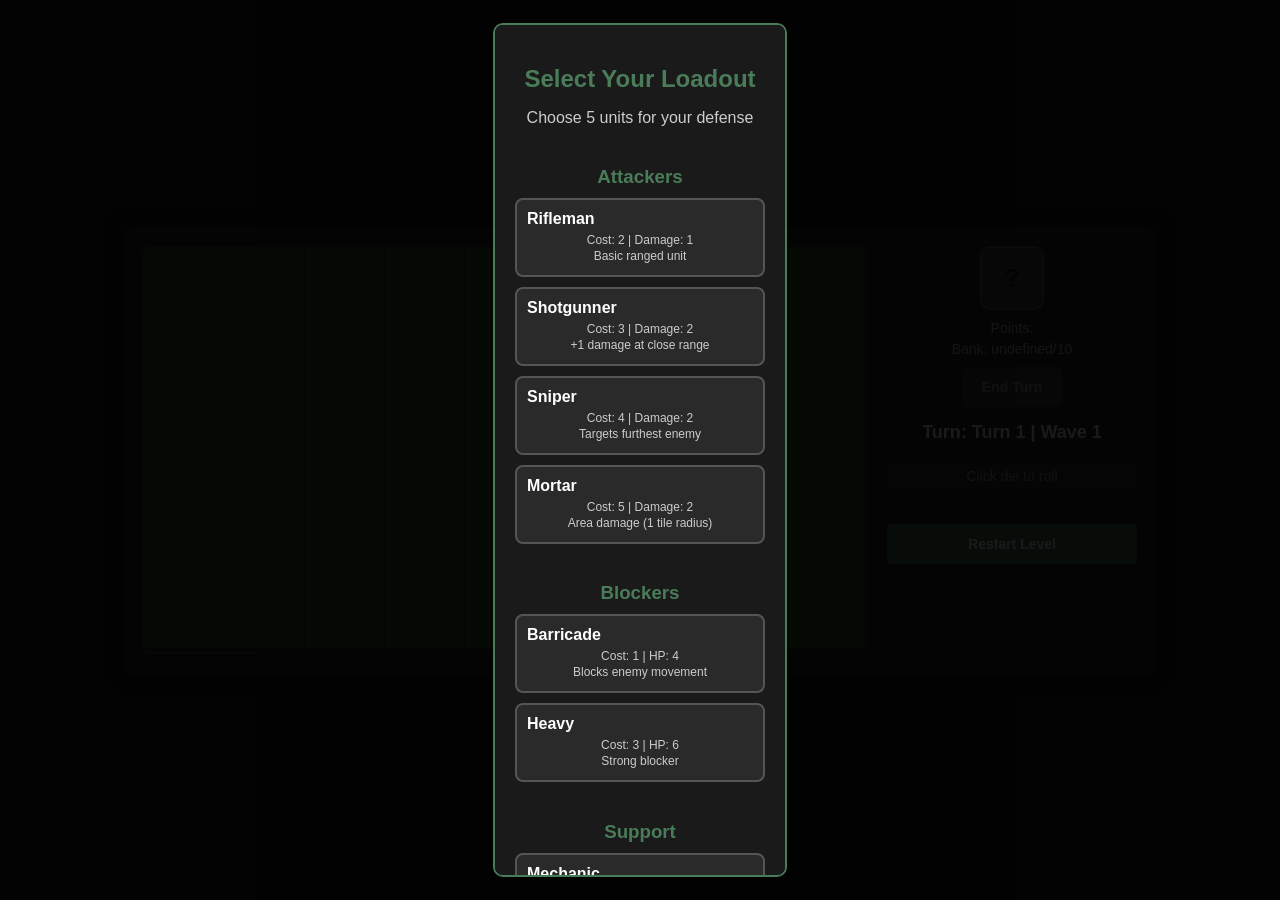
==== commit 56c66b06: "Fix broken loadout screen with complete UI and functionality - Added complete loadout screen HTML wi" ====
--- a/index.html
+++ b/index.html
@@ -442,6 +442,111 @@
         max-height: 80vh;
         width: auto;
       }
+    }
+
+    /* Loadout Screen Styles */
+    .loadout-screen {
+      position: fixed;
+      top: 0;
+      left: 0;
+      width: 100%;
+      height: 100%;
+      background: rgba(0, 0, 0, 0.9);
+      display: flex;
+      justify-content: center;
+      align-items: center;
+      z-index: 1000;
+    }
+
+    .loadout-content {
+      background: #1a1a1a;
+      border: 2px solid #4a7c59;
+      border-radius: 10px;
+      padding: 20px;
+      max-width: 90vw;
+      max-height: 90vh;
+      overflow-y: auto;
+      color: white;
+    }
+
+    .loadout-content h2 {
+      text-align: center;
+      color: #4a7c59;
+      margin-bottom: 10px;
+    }
+
+    .loadout-content p {
+      text-align: center;
+      margin-bottom: 20px;
+      color: #ccc;
+    }
+
+    .loadout-categories {
+      display: grid;
+      grid-template-columns: repeat(auto-fit, minmax(250px, 1fr));
+      gap: 20px;
+      margin-bottom: 20px;
+    }
+
+    .loadout-category h3 {
+      color: #4a7c59;
+      margin-bottom: 10px;
+      text-align: center;
+    }
+
+    .loadout-cards {
+      display: flex;
+      flex-direction: column;
+      gap: 10px;
+    }
+
+    .loadout-card {
+      background: #2a2a2a;
+      border: 2px solid #555;
+      border-radius: 8px;
+      padding: 10px;
+      cursor: pointer;
+      transition: all 0.2s;
+    }
+
+    .loadout-card:hover {
+      border-color: #4a7c59;
+      background: #3a3a3a;
+    }
+
+    .loadout-card.selected {
+      border-color: #4a7c59;
+      background: #4a7c59;
+    }
+
+    .loadout-card h4 {
+      margin: 0 0 5px 0;
+      color: white;
+    }
+
+    .loadout-card p {
+      margin: 2px 0;
+      font-size: 12px;
+      color: #ccc;
+    }
+
+    .loadout-status {
+      text-align: center;
+      padding-top: 20px;
+      border-top: 1px solid #555;
+    }
+
+    .loadout-status p {
+      margin-bottom: 15px;
+      font-size: 16px;
+      color: #4a7c59;
+      font-weight: bold;
+    }
+
+    #deployBtn:disabled {
+      background: #666;
+      cursor: not-allowed;
+      opacity: 0.5;
     }
   </style>
 </head>
@@ -479,6 +584,110 @@
     </div>
   </div>
 
+  <!-- Loadout Selection Screen -->
+  <div class="loadout-screen" id="loadoutScreen">
+    <div class="loadout-content">
+      <h2>Select Your Loadout</h2>
+      <p>Choose 5 units for your defense</p>
+      
+      <div class="loadout-categories">
+        <div class="loadout-category">
+          <h3>Attackers</h3>
+          <div class="loadout-cards" id="attackerCards">
+            <div class="loadout-card" data-type="rifleman">
+              <h4>Rifleman</h4>
+              <p>Cost: 2 | Damage: 1</p>
+              <p>Basic ranged unit</p>
+            </div>
+            <div class="loadout-card" data-type="shotgunner">
+              <h4>Shotgunner</h4>
+              <p>Cost: 3 | Damage: 2</p>
+              <p>+1 damage at close range</p>
+            </div>
+            <div class="loadout-card" data-type="sniper">
+              <h4>Sniper</h4>
+              <p>Cost: 4 | Damage: 2</p>
+              <p>Targets furthest enemy</p>
+            </div>
+            <div class="loadout-card" data-type="mortar">
+              <h4>Mortar</h4>
+              <p>Cost: 5 | Damage: 2</p>
+              <p>Area damage (1 tile radius)</p>
+            </div>
+          </div>
+        </div>
+        
+        <div class="loadout-category">
+          <h3>Blockers</h3>
+          <div class="loadout-cards" id="blockerCards">
+            <div class="loadout-card" data-type="barricade">
+              <h4>Barricade</h4>
+              <p>Cost: 1 | HP: 4</p>
+              <p>Blocks enemy movement</p>
+            </div>
+            <div class="loadout-card" data-type="heavy">
+              <h4>Heavy</h4>
+              <p>Cost: 3 | HP: 6</p>
+              <p>Strong blocker</p>
+            </div>
+          </div>
+        </div>
+        
+        <div class="loadout-category">
+          <h3>Support</h3>
+          <div class="loadout-cards" id="supportCards">
+            <div class="loadout-card" data-type="mechanic">
+              <h4>Mechanic</h4>
+              <p>Cost: 2 | Heal: 3</p>
+              <p>Heals adjacent defenders</p>
+            </div>
+            <div class="loadout-card" data-type="overclocker">
+              <h4>Overclocker</h4>
+              <p>Cost: 3</p>
+              <p>Double attack for adjacent</p>
+            </div>
+            <div class="loadout-card" data-type="scout">
+              <h4>Scout</h4>
+              <p>Cost: 1</p>
+              <p>Reveals next wave</p>
+            </div>
+          </div>
+        </div>
+        
+        <div class="loadout-category">
+          <h3>Producers</h3>
+          <div class="loadout-cards" id="producerCards">
+            <div class="loadout-card" data-type="ticker">
+              <h4>Ticker</h4>
+              <p>Cost: 2</p>
+              <p>+1 point per turn</p>
+            </div>
+            <div class="loadout-card" data-type="vault">
+              <h4>Vault</h4>
+              <p>Cost: 3</p>
+              <p>+2 banked points, cap 15</p>
+            </div>
+            <div class="loadout-card" data-type="upgrader">
+              <h4>Upgrader</h4>
+              <p>Cost: 3 + (2×count)</p>
+              <p>Upgrade die permanently</p>
+            </div>
+            <div class="loadout-card" data-type="obliterator">
+              <h4>Obliterator</h4>
+              <p>Cost: 8</p>
+              <p>Clear entire lane (one-time)</p>
+            </div>
+          </div>
+        </div>
+      </div>
+      
+      <div class="loadout-status">
+        <p id="loadoutCounter">0 / 5 selected</p>
+        <button class="btn" id="deployBtn" disabled>Deploy Loadout</button>
+      </div>
+    </div>
+  </div>
+
   <!-- Game Over Overlay -->
   <div class="overlay hidden" id="gameOverlay">
     <div class="overlay-content">
